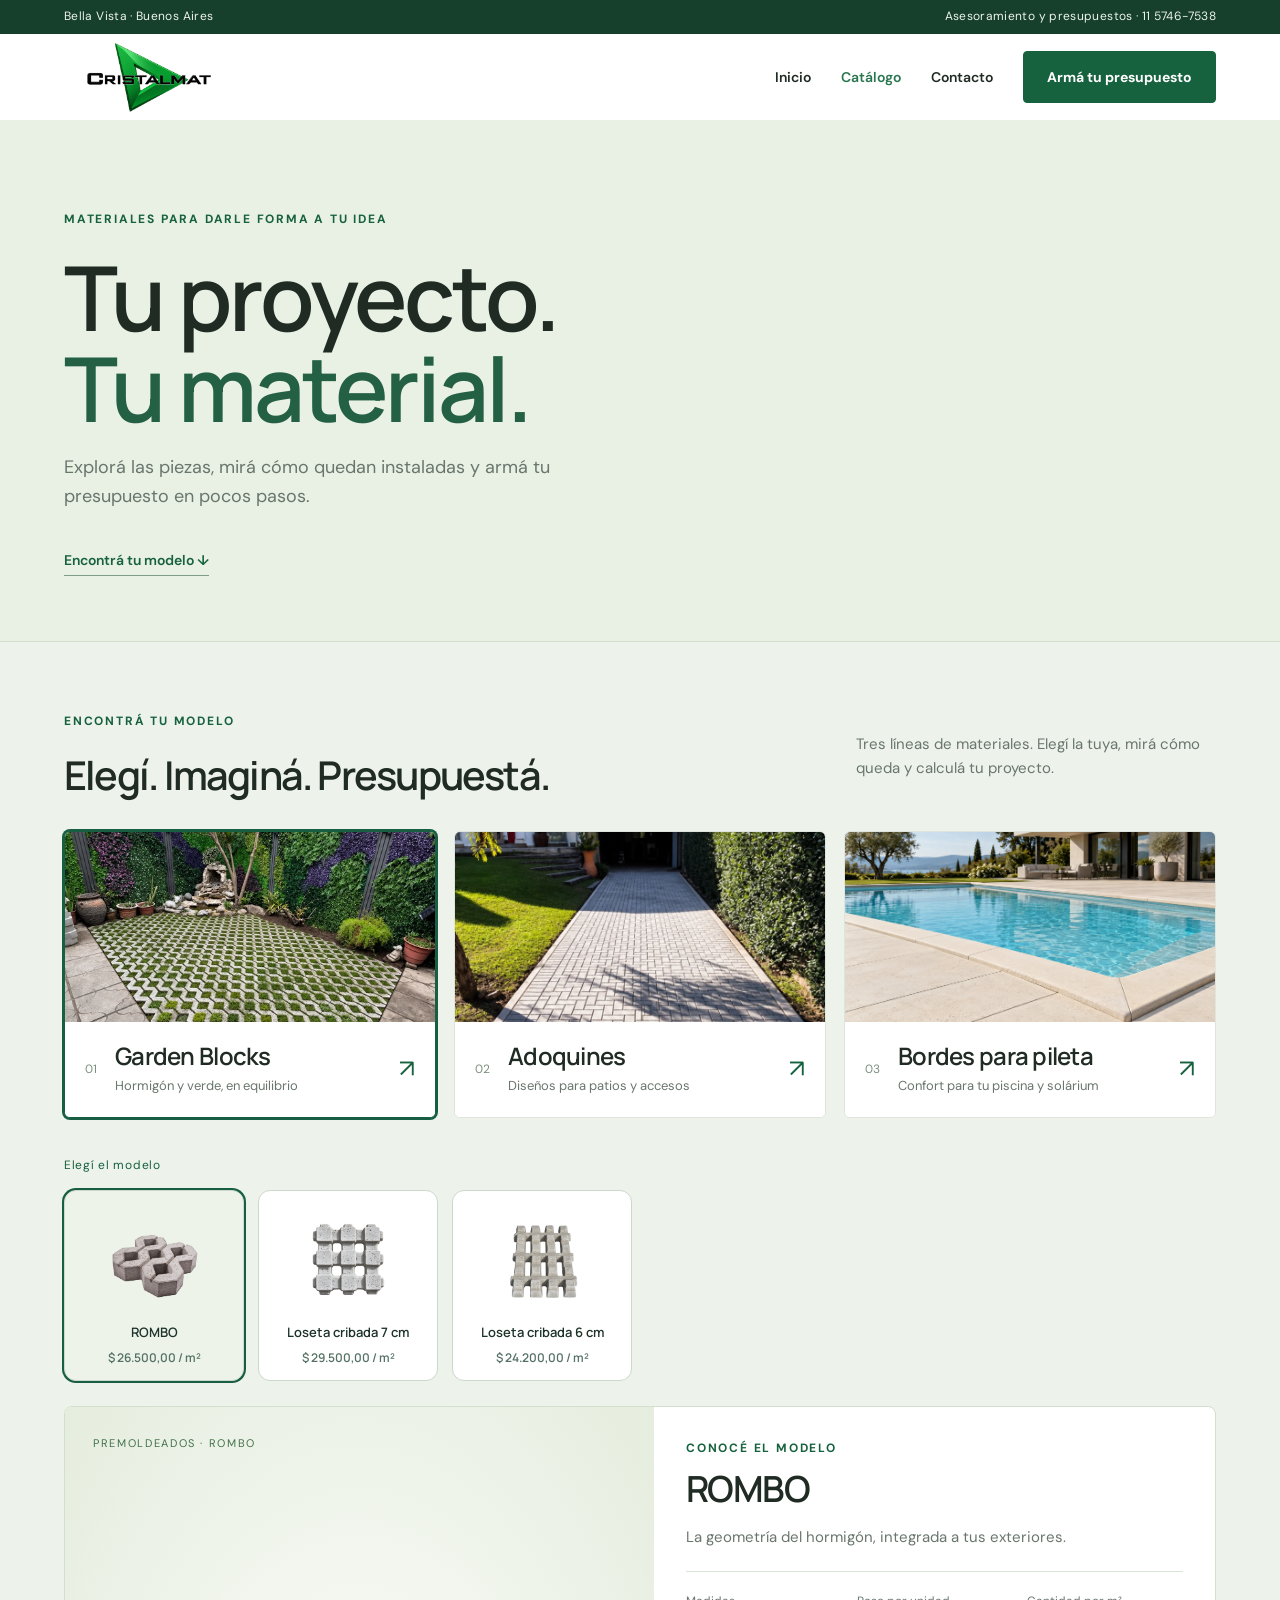
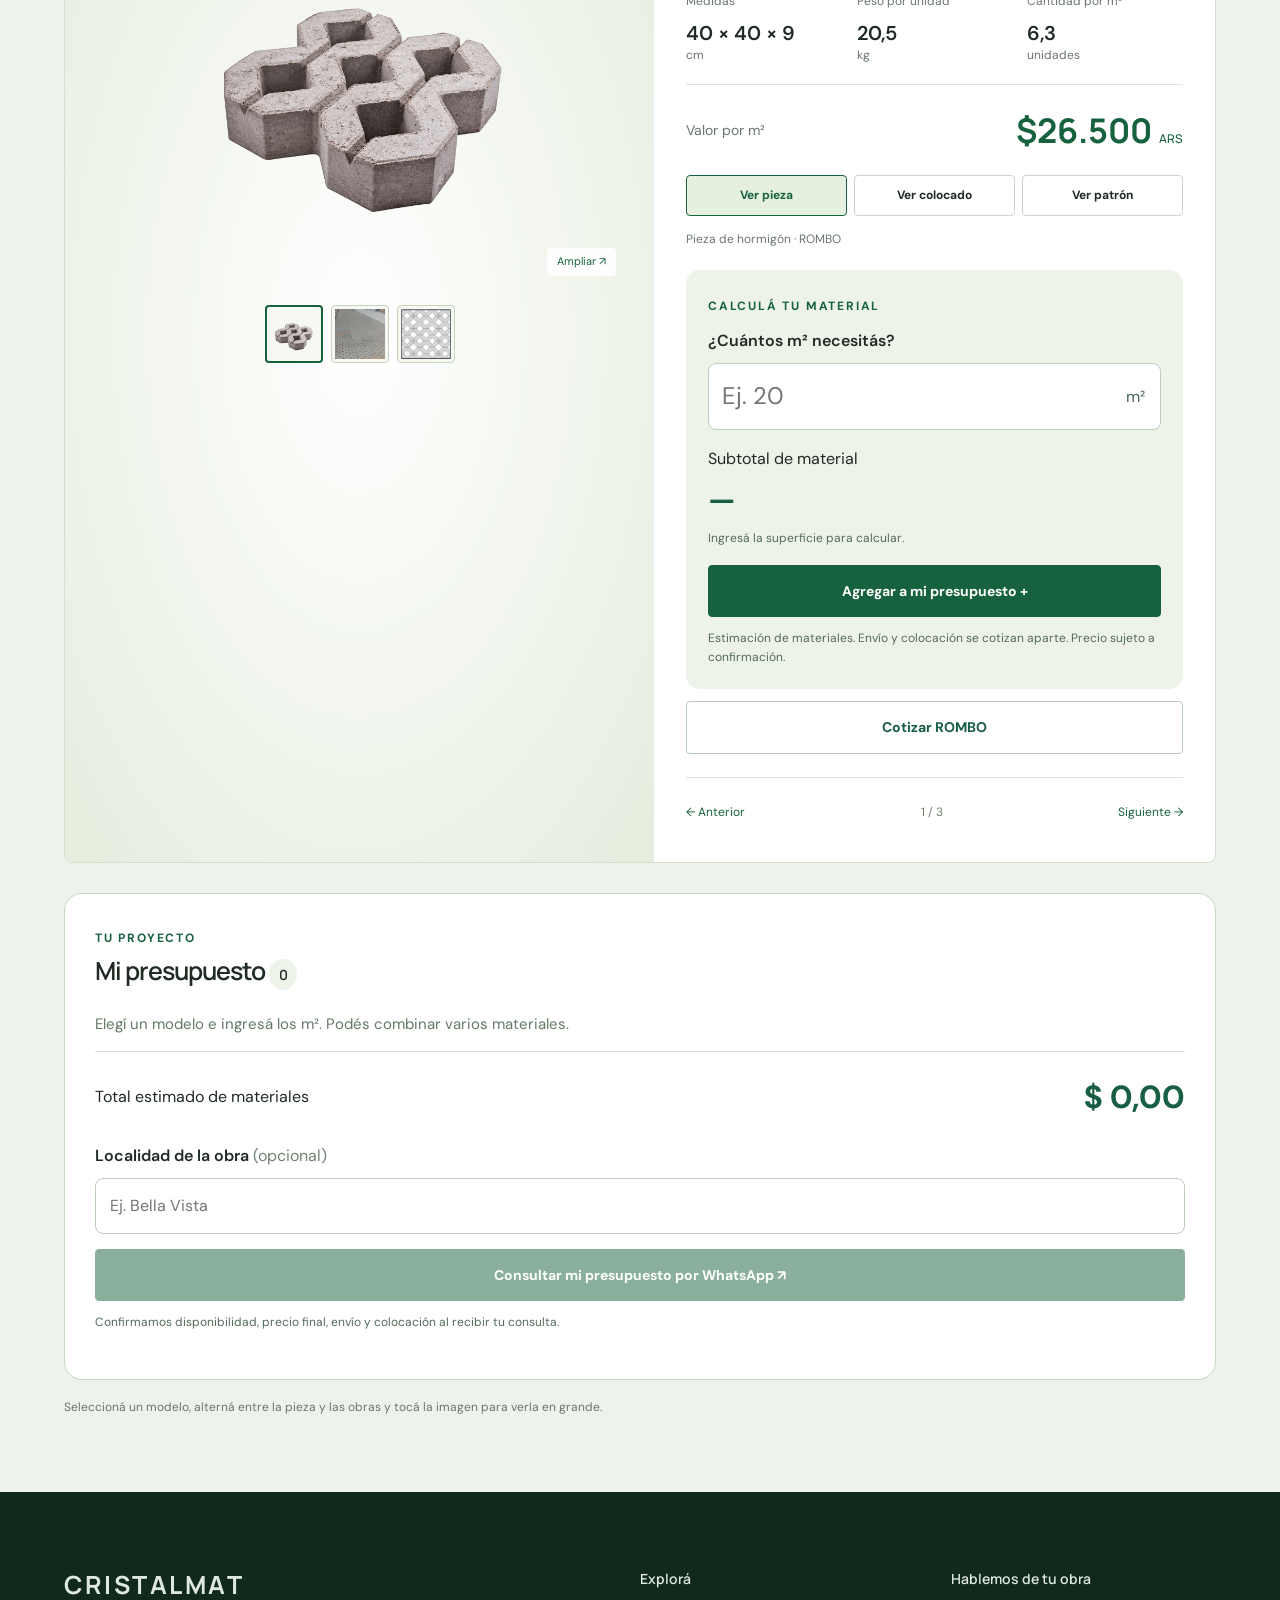
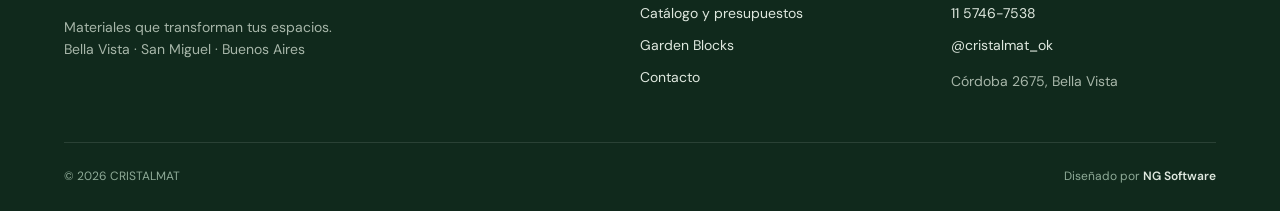
==== catalogo.html @ 33dbecff "Add files via upload" ====
<!DOCTYPE html><html lang="es-AR"><head><meta charset="UTF-8"><meta name="viewport" content="width=device-width, initial-scale=1"><title>Catálogo y presupuestador | CRISTALMAT</title><meta name="description" content="Explorá Garden Blocks, adoquines y bordes para pileta. Mirá modelos, obras y armá tu presupuesto de materiales."><meta name="theme-color" content="#174f39"><link rel="stylesheet" href="base.css"><link rel="stylesheet" href="design.css"><script src="app.js" defer></script></head><body class="cristalmat-design"><div class="topline"><div class="wrap"><span>Bella Vista · Buenos Aires</span><a href="https://wa.me/5491157467538">Asesoramiento y presupuestos · 11 5746-7538</a></div></div><header><a class="brand" href="index.html" aria-label="CRISTALMAT, inicio"><img src="assets/logo.png" alt="CRISTALMAT"></a><button class="menu-toggle" aria-expanded="false" aria-controls="menu">Menú</button><nav id="menu" aria-label="Principal"><a href="index.html">Inicio</a><a href="catalogo.html">Catálogo</a><a href="contacto.html">Contacto</a><a class="btn" href="catalogo.html#productos">Armá tu presupuesto</a></nav></header><main><section class="page-top catalog-top"><div class="wrap"><span class="eyebrow">MATERIALES PARA DARLE FORMA A TU IDEA</span><h1>Tu proyecto.<br><span>Tu material.</span></h1><p>Explorá las piezas, mirá cómo quedan instaladas y armá tu presupuesto en pocos pasos.</p><a class="text-link" href="#productos">Encontrá tu modelo ↓</a></div></section><section class="section catalog modelador" id="productos"><div class="wrap"><div class="heading-row"><div><div class="eyebrow">ENCONTRÁ TU MODELO</div><h2>Elegí. Imaginá. Presupuestá.</h2></div><p>Tres líneas de materiales. Elegí la tuya, mirá cómo queda y calculá tu proyecto.</p></div><div class="family-grid category-picker" role="group" aria-label="Líneas de materiales"><button class="family-card" type="button" data-category="garden" aria-pressed="true"><div class="family-image"><img src="assets/hero-mobile.png" alt="Garden Blocks" loading="lazy"></div><div class="family-caption"><span class="family-index">01</span><div><h3>Garden Blocks</h3><p>Hormigón y verde, en equilibrio</p></div><span class="family-plus" aria-hidden="true">↗</span></div></button><button class="family-card" type="button" data-category="adoquines" aria-pressed="false"><div class="family-image"><img src="assets/trabajo-nuevo-acceso.png" alt="Adoquines" loading="lazy"></div><div class="family-caption"><span class="family-index">02</span><div><h3>Adoquines</h3><p>Diseños para patios y accesos</p></div><span class="family-plus" aria-hidden="true">↗</span></div></button><button class="family-card" type="button" data-category="piscinas" aria-pressed="false"><div class="family-image"><img src="assets/servicio-pileta.png" alt="Bordes para pileta · Imagen ilustrativa" loading="lazy"></div><div class="family-caption"><span class="family-index">03</span><div><h3>Bordes para pileta</h3><p>Confort para tu piscina y solárium</p></div><span class="family-plus" aria-hidden="true">↗</span></div></button></div><div class="model-picker"><label for="model-select">Elegí el modelo</label><select id="model-select"><option value="0">ROMBO</option><option value="1">Cribada 7 cm</option><option value="2">Cribada 6 cm</option><option value="3">Holanda 8 cm</option><option value="4">Holanda 6 cm</option></select><div class="model-buttons" role="group" aria-label="Modelos disponibles"></div></div><div class="pool-consult" hidden><div><span class="eyebrow">BORDES PARA PILETA Y SOLÁRIUM</span><h3>El detalle que completa tu piscina.</h3><p>Consultanos por modelos, medidas y terminaciones atérmicas para tu proyecto.</p><a class="btn" href="https://wa.me/5491157467538?text=Hola%20CRISTALMAT%2C%20quiero%20consultar%20por%20bordes%20para%20pileta%20y%20solarium." target="_blank" rel="noopener">Consultar modelos y precios</a><small>Los modelos y precios de esta línea se cotizan con asesoramiento personalizado.</small></div><img src="assets/servicio-pileta.png" alt="Piscina con bordes atérmicos · Imagen ilustrativa"></div><article class="rombo-feature" id="modelo-rombo"><div class="rombo-visual"><span class="rombo-badge" id="model-badge">GARDEN BLOCK · ROMBO</span><button type="button" class="model-main-image" aria-label="Ampliar imagen del modelo ROMBO" aria-haspopup="dialog"><img class="rombo-cutout" id="model-image" src="assets/rombo-producto.png" alt="Modelo ROMBO" loading="lazy"><span class="zoom-hint">Ampliar ↗</span></button><div class="model-thumbs" role="group" aria-label="Imágenes del modelo"></div></div><div class="rombo-info"><div class="eyebrow">CONOCÉ EL MODELO</div><h3 id="model-name">ROMBO</h3><p class="rombo-intro" id="model-description">La geometría del hormigón, integrada a tus exteriores.</p><dl class="rombo-specs"><div><dt>Medidas</dt><dd><span id="model-measures">40 × 40 × 9</span><small>cm</small></dd></div><div><dt>Peso por unidad</dt><dd><span id="model-weight">20,5</span><small>kg</small></dd></div><div><dt>Cantidad por m²</dt><dd><span id="model-quantity">6,3</span><small>unidades</small></dd></div></dl><p class="reinforcement" id="model-reinforcement" hidden>Refuerzo interior · Hierro de 4,2 mm</p><div class="rombo-price"><span>Valor por m²</span><strong><span id="model-price">$26.500</span> <small>ARS</small></strong></div><div class="rombo-views" role="group" aria-label="Vista del modelo"><button type="button" class="btn outline" data-model-view="piece" aria-pressed="true">Ver pieza</button><button type="button" class="btn outline" data-model-view="works" aria-pressed="false">Ver colocado</button><button type="button" class="btn outline" data-model-view="pattern" aria-pressed="false">Ver patrón</button></div><p class="model-view-caption" id="model-caption" aria-live="polite">Pieza de hormigón · ROMBO</p><form class="quote-calculator" id="quote-form"><span class="eyebrow">CALCULÁ TU MATERIAL</span><label for="quote-area">¿Cuántos m² necesitás?</label><div class="area-field"><input id="quote-area" type="number" min="0.01" max="100000" step="0.01" inputmode="decimal" placeholder="Ej. 20" required><span>m²</span></div><div class="quote-estimate" aria-live="polite"><span>Subtotal de material</span><strong id="quote-subtotal">—</strong><small id="quote-units">Ingresá la superficie para calcular.</small></div><button class="btn" type="submit">Agregar a mi presupuesto +</button><p class="quote-note">Estimación de materiales. Envío y colocación se cotizan aparte. Precio sujeto a confirmación.</p></form><a class="btn rombo-quote" id="model-quote" href="https://wa.me/5491157467538?text=Hola%2C%20quiero%20cotizar%20el%20modelo%20ROMBO." target="_blank" rel="noopener">Cotizar modelo ROMBO</a><div class="model-navigation"><button type="button" id="model-prev" aria-label="Modelo anterior">← Anterior</button><span id="model-counter">1 / 5</span><button type="button" id="model-next" aria-label="Modelo siguiente">Siguiente →</button></div></div></article><aside class="quote-summary" aria-label="Mi presupuesto"><div class="summary-heading"><div><span class="eyebrow">TU PROYECTO</span><h3>Mi presupuesto <span id="quote-count">0</span></h3></div><button type="button" class="text-link" id="quote-clear" hidden>Vaciar</button></div><div id="quote-items"><p class="quote-empty">Elegí un modelo e ingresá los m². Podés combinar varios materiales.</p></div><div class="summary-total"><span>Total estimado de materiales</span><strong id="quote-total">$0</strong></div><label for="quote-locality">Localidad de la obra <span>(opcional)</span></label><input id="quote-locality" type="text" maxlength="100" autocomplete="address-level2" placeholder="Ej. Bella Vista"><a class="btn quote-send" id="quote-send" aria-disabled="true">Consultar mi presupuesto por WhatsApp ↗</a><p class="quote-note">Confirmamos disponibilidad, precio final, envío y colocación al recibir tu consulta.</p><p id="quote-status" role="status"></p></aside><p class="model-guide">Seleccioná un modelo, alterná entre la pieza y las obras y tocá la imagen para verla en grande.</p></div></section></main><footer><div class="wrap"><div class="footer-grid"><div><a class="footer-brand" href="index.html">CRISTALMAT</a><p>Materiales que transforman tus espacios.<br>Bella Vista · San Miguel · Buenos Aires</p></div><div><h3>Explorá</h3><a href="catalogo.html">Catálogo y presupuestos</a><a href="catalogo.html#productos">Garden Blocks</a><a href="contacto.html">Contacto</a></div><div><h3>Hablemos de tu obra</h3><a href="https://wa.me/5491157467538">11 5746-7538</a><a href="https://www.instagram.com/cristalmat_ok/" target="_blank" rel="noopener">@cristalmat_ok</a><p>Córdoba 2675, Bella Vista</p></div></div><div class="copyright"><span>© 2026 CRISTALMAT</span><span>Diseñado por <strong>NG Software</strong></span></div></div></footer></body></html>
---- base.css ----
@import url('https://fonts.googleapis.com/css2?family=DM+Sans:wght@400;500;600;700&family=Manrope:wght@400;500;600;700;800&display=swap');
:root{--green:#174f39;--ink:#18241e;--muted:#647168;--paper:#f4f6f3}*{box-sizing:border-box}html{scroll-behavior:smooth}body{margin:0;color:var(--ink);background:white;font-family:'DM Sans',sans-serif;font-size:16px;line-height:1.6}a{color:inherit;text-decoration:none}button,input,select,textarea{font:inherit}img{max-width:100%;display:block}header{height:90px;display:flex;align-items:center;justify-content:space-between;padding:0 5%;background:white;position:relative;z-index:10;border-bottom:1px solid #e6eae5}.brand{width:160px}.brand img{height:65px;width:100%;object-fit:contain}nav{display:flex;gap:34px;align-items:center}nav a{font-size:14px;font-weight:600}nav a.active{color:#28764e}.btn{display:inline-flex;align-items:center;justify-content:center;padding:14px 24px;background:var(--green);color:white;font-size:14px;font-weight:600;border:1px solid var(--green);cursor:pointer;transition:.2s}.btn:hover{background:#2e7751}.btn.light{background:white;color:var(--ink);border-color:white}.btn.outline{background:transparent;border-color:#ccd4ce;color:var(--ink)}.hero{height:calc(100svh - 90px);min-height:650px;max-height:960px;position:relative;display:flex;align-items:center;justify-content:center;text-align:center;overflow:hidden;background:#25352d}.hero-bg{position:absolute;inset:0;background:url('assets/casa.png') center 57%/cover;transform:scale(1.04)}.hero:after{content:'';position:absolute;inset:0;background:linear-gradient(180deg,#0b20182b,#0b201880)}.hero-inner{z-index:1;position:relative;color:white;width:90%;max-width:900px}.eyebrow{font-size:12px;letter-spacing:.18em;text-transform:uppercase;font-weight:700;margin-bottom:20px}.hero-logo{width:440px;max-width:75%;margin:0 auto 28px;filter:drop-shadow(0 4px 16px #ffffffb0);background:#ffffffdf;padding:20px 28px;border-radius:2px}.hero h1{font-family:Manrope,sans-serif;font-size:clamp(38px,4.6vw,68px);font-weight:500;letter-spacing:-.045em;line-height:1.12;margin:0 0 22px}.hero p{font-size:18px;max-width:600px;margin:0 auto 30px;color:#e6eee7}.actions{display:flex;gap:12px;justify-content:center;flex-wrap:wrap}.hero-foot{position:absolute;bottom:28px;left:5%;right:5%;display:flex;justify-content:space-between;color:white;z-index:2;font-size:12px;letter-spacing:.12em;text-transform:uppercase}.wrap{width:90%;max-width:1320px;margin:auto}.section{padding:110px 0}.split{display:grid;grid-template-columns:1fr 1fr;gap:80px;align-items:center}h2,h3{font-family:Manrope,sans-serif;line-height:1.2;letter-spacing:-.04em}h2{font-size:clamp(32px,3.5vw,52px);font-weight:500;margin:0 0 24px}h3{font-size:24px;font-weight:600}p{color:var(--muted)}.section .eyebrow{color:var(--green)}.intro-photo{height:530px;object-fit:cover;width:100%}.line-list{margin:34px 0}.line-list div{padding:15px 0;border-top:1px solid #dce3dd;display:flex;gap:22px}.line-list span{color:#338355;font-size:13px}.line-list strong{font-weight:500}.heading-row{display:flex;justify-content:space-between;gap:30px;align-items:end;margin-bottom:50px}.heading-row h2{margin:0}.heading-row p{max-width:370px;margin:0}.catalog{background:var(--paper)}.product-grid{display:grid;grid-template-columns:repeat(4,1fr);gap:20px}.product{background:#fff;padding:22px}.product-image{height:240px;display:flex;align-items:center;justify-content:center;background:#f0f3ee}.product-image img{width:100%;height:100%;object-fit:contain;padding:15px}.product .num{font-size:12px;color:#78877b;margin-top:25px;letter-spacing:.12em}.product h3{font-size:20px;margin:8px 0}.product p{font-size:14px;margin:0 0 18px}.text-link{font-size:14px;border-bottom:1px solid #819b89;padding-bottom:4px;color:var(--green)}.note{font-size:13px;margin-top:24px}.parallax{height:590px;display:flex;align-items:center;background:linear-gradient(#09241c6b,#09241c80),url('assets/jardin.png') center 55%/cover fixed;color:white}.parallax h2{font-size:clamp(40px,5vw,72px);max-width:800px}.parallax p{color:#e3ece4;max-width:520px;font-size:18px}.gallery{display:grid;grid-template-columns:1.25fr 1fr;gap:24px}.gallery figure{margin:0}.gallery img{width:100%;height:500px;object-fit:cover}.gallery figcaption{padding-top:18px;font-size:14px;display:flex;justify-content:space-between}.gallery figcaption span{color:var(--muted)}.cta{padding:75px 0;background:var(--green);color:white}.cta .wrap{display:flex;justify-content:space-between;align-items:center;gap:30px}.cta h2{max-width:650px;margin:0;font-size:40px}footer{background:#10241b;color:#dfe8df;padding:65px 0 25px}.footer-grid{display:grid;grid-template-columns:2fr 1fr 1fr;gap:60px}.footer-brand{font:700 27px Manrope;letter-spacing:.1em}footer p{color:#a7b6a9;font-size:14px}footer h3{font-size:14px;letter-spacing:0}footer a{display:block;font-size:14px;margin:10px 0}.copyright{border-top:1px solid #ffffff1c;padding-top:24px;margin-top:45px;font-size:12px;color:#8eaa97;display:flex;justify-content:space-between}.page-top{background:var(--paper);padding:80px 0}.page-top h1{font-family:Manrope;font-size:clamp(42px,6vw,78px);line-height:1.1;letter-spacing:-.05em;font-weight:500;margin:20px 0}.page-top p{max-width:650px;font-size:18px}.service{display:grid;grid-template-columns:80px 1fr 1fr;gap:35px;padding:50px 0;border-bottom:1px solid #dce3dd}.service-number{color:#397c51}.service h2{font-size:32px}.service p{margin-top:0}.chips{display:flex;gap:8px;flex-wrap:wrap}.chips span{border:1px solid #dbe4dc;padding:6px 12px;font-size:13px}.contact-grid{display:grid;grid-template-columns:1fr 1.1fr;gap:80px}.contact-item{border-top:1px solid #dce3dd;padding:25px 0}.contact-item small{color:var(--muted);display:block;margin-bottom:8px}.contact-item a{font-size:22px}.form{background:var(--paper);padding:40px}.form h2{font-size:30px}.form label{display:block;font-size:14px;margin:16px 0 6px}.form input,.form select,.form textarea{background:white;width:100%;padding:12px;border:1px solid #cdd8ce;border-radius:0;color:var(--ink)}.form textarea{min-height:120px;resize:vertical}.form .btn{margin-top:22px}.form p{font-size:13px}.faq{margin-top:60px}details{border-top:1px solid #dce3dd;padding:20px 0}summary{cursor:pointer;font-weight:500}.menu-toggle{display:none}a:focus-visible,button:focus-visible,summary:focus-visible{outline:3px solid #64bc79;outline-offset:5px}@media(max-width:850px){header{height:76px}.brand{width:130px}.menu-toggle{display:block;background:none;border:1px solid #ccd6ce;padding:8px 12px}nav{display:none;position:absolute;top:76px;left:0;right:0;background:white;padding:24px;flex-direction:column;align-items:stretch;gap:20px}nav.open{display:flex}.hero{min-height:660px;height:calc(100svh - 76px)}.hero-bg{background-position:47% center}.hero-logo{width:340px}.hero-foot{font-size:10px}.section{padding:70px 0}.split,.contact-grid{grid-template-columns:1fr;gap:35px}.intro-photo{height:430px}.heading-row{align-items:start;flex-direction:column;gap:20px}.product-grid{grid-template-columns:1fr 1fr}.parallax{height:500px;background-attachment:scroll}.gallery img{height:350px}.cta .wrap{flex-direction:column;align-items:start}.footer-grid{grid-template-columns:1fr 1fr;gap:30px}.footer-grid>div:first-child{grid-column:1/-1}.service{grid-template-columns:35px 1fr;gap:15px}.service>div:last-child{grid-column:2}.page-top{padding:60px 0}}@media(max-width:480px){.product-grid,.gallery{grid-template-columns:1fr}.product-image{height:280px}.hero h1{font-size:38px}.hero p{font-size:16px}.hero-foot span:last-child{display:none}.gallery img{height:410px}.form{padding:24px}.copyright{gap:15px;flex-direction:column}}@media(prefers-reduced-motion:reduce){html{scroll-behavior:auto}.parallax{background-attachment:scroll}*{transition:none!important}}
/* Logo sin placa, galería continua y apariciones al recorrer las páginas. */
.hero-logo{background:transparent;padding:0;border-radius:0;filter:drop-shadow(0 3px 8px #ffffff66);width:490px}
.carousel-shell{width:100%;position:relative}.carousel{overflow:hidden;mask-image:linear-gradient(to right,transparent,#000 7%,#000 93%,transparent);-webkit-mask-image:linear-gradient(to right,transparent,#000 7%,#000 93%,transparent)}.carousel-track{display:flex;width:max-content;animation:gallery-flow 120s linear infinite}.carousel-group{display:flex;gap:22px;padding-right:22px}.carousel figure{margin:0;width:340px;height:430px;flex-shrink:0;overflow:hidden}.carousel img{width:100%;height:100%;object-fit:cover}.carousel-toggle{display:block;margin:25px auto 0;background:transparent;border:1px solid #cdd8ce;padding:9px 17px;font-size:14px;color:var(--green);cursor:pointer}.carousel:hover .carousel-track,.carousel-shell:focus-within .carousel-track,.carousel-shell.paused .carousel-track{animation-play-state:paused}@keyframes gallery-flow{to{transform:translateX(-50%)}}
.service{grid-template-columns:45px minmax(0,.9fr) minmax(0,1.1fr) minmax(0,1fr);gap:28px;align-items:center}.service-photo{margin:0}.service-photo img{width:100%;height:280px;object-fit:cover}.service-photo figcaption{font-size:12px;color:var(--muted);margin-top:7px}.reveal{opacity:0;transform:translateY(30px);transition:opacity .85s ease var(--reveal-delay,0ms),transform .85s cubic-bezier(.2,.65,.3,1) var(--reveal-delay,0ms)}.reveal.is-visible{opacity:1;transform:none}.copyright strong{font-weight:600;color:#dfe8df}
@media(max-width:1000px){.service{grid-template-columns:35px 1fr 1fr}.service-photo{grid-column:2 / -1}.service-photo img{height:350px}.service>div:last-of-type{grid-column:3}}@media(max-width:650px){.service{grid-template-columns:30px 1fr;gap:16px}.service>div:last-of-type,.service-photo{grid-column:2}.service-photo img{height:290px}.carousel figure{width:260px;height:350px}.carousel-group{gap:16px;padding-right:16px}.hero-logo{width:390px}.carousel{mask-image:linear-gradient(to right,transparent,#000 9%,#000 91%,transparent)}}
@media(prefers-reduced-motion:reduce){.reveal{opacity:1;transform:none;transition:none}.carousel-track{animation:none}.carousel{overflow-x:auto;mask-image:none;-webkit-mask-image:none}.carousel-group[aria-hidden]{display:none}.carousel-toggle{display:none}}
.photo-trigger{display:block;width:100%;height:100%;padding:0;margin:0;border:0;background:transparent;cursor:zoom-in;color:inherit}.split>.photo-trigger{height:auto}.product-image>.photo-trigger{height:100%}.service-photo .photo-trigger{height:auto}.modal-open{overflow:hidden}.photo-modal{width:94vw;max-width:1300px;height:94svh;max-height:1100px;border:0;padding:60px 24px 24px;background:#102019f5;color:white;overflow:hidden}.photo-modal::backdrop{background:#07110de6;backdrop-filter:blur(7px)}.photo-modal img{width:100%;height:calc(100% - 45px);object-fit:contain}.photo-caption{margin:12px 0 0;text-align:center;font-size:14px;color:#d4e0d5}.photo-close{position:absolute;right:20px;top:15px;background:#fff;color:#173924;border:0;padding:8px 17px;cursor:pointer;font-size:14px}.carousel-shell.modal-paused .carousel-track{animation-play-state:paused}
/* Home más directo, portada fotográfica y presentación con tipografía cinética. */
.hero{min-height:570px;height:78svh;max-height:800px}.hero-picture{position:absolute;inset:0}.hero-picture img{width:100%;height:100%;object-fit:cover;object-position:center}.hero:after{background:linear-gradient(180deg,#09201935,#09201990)}.hero-logo{width:340px;margin-bottom:20px}.hero h1{font-size:clamp(36px,4.3vw,62px)}.hero h1 span{color:#b7e9c2}.hero p{font-size:17px;margin-bottom:24px}.section{padding:78px 0}.solutions{background:white}.solutions-heading{position:relative;padding-bottom:32px}.kinetic-title{font-size:clamp(29px,4.3vw,60px);line-height:1.13;margin:0;font-weight:700;max-width:1100px}.kinetic-title span{display:block}.accent-words{color:var(--green);background:linear-gradient(100deg,#174f39 20%,#4ca66f 50%,#174f39 80%);background-size:200% auto;background-clip:text;-webkit-background-clip:text;-webkit-text-fill-color:transparent;animation:word-sheen 7s ease-in-out infinite}.solutions-body{display:grid;grid-template-columns:1fr 1fr;gap:50px;border-top:1px solid #dbe4dc;padding-top:24px}.solutions-body p{margin:0;font-size:17px;max-width:570px}.solutions-bottom{margin-top:30px;display:flex;gap:25px;justify-content:space-between;align-items:center}.quality-line{display:flex;flex-wrap:wrap;gap:12px 24px;font-size:14px}.quality-line span{padding-left:13px;border-left:2px solid #549566}.delivery-tag{background:#eaf3ec;padding:12px 18px;font-size:14px;white-space:nowrap;color:var(--green)}.delivery-tag span{font-size:22px;margin-right:8px}.heading-row{margin-bottom:32px}.product-image{height:200px}.product .num{margin-top:17px}.parallax{height:360px}.parallax h2{font-size:clamp(34px,4vw,54px);margin-bottom:16px}.parallax p{font-size:16px;margin-bottom:22px}.carousel figure{height:340px;width:300px}.page-top{padding:60px 0}.service{padding:35px 0}.cta{padding:55px 0}.cta h2{font-size:34px}@keyframes word-sheen{0%,100%{background-position:0% center}50%{background-position:100% center}}@media(max-width:650px){.hero{height:82svh;min-height:580px;max-height:800px}.hero-picture img{object-position:center 55%}.hero:after{background:linear-gradient(#07261960,#072619a8)}.hero-logo{width:290px;max-width:82%}.hero h1{font-size:39px}.section{padding:55px 0}.solutions-body{grid-template-columns:1fr;gap:18px}.solutions-bottom{align-items:flex-start;flex-direction:column}.quality-line{flex-direction:column;gap:13px}.kinetic-title{font-size:30px}.product-grid{grid-template-columns:1fr 1fr;gap:12px}.product{padding:14px}.product-image{height:155px}.product h3{font-size:18px}.product p{font-size:14px}.product-image img{padding:5px}.parallax{height:360px}.carousel figure{height:310px;width:250px}}
@media(prefers-reduced-motion:reduce){.accent-words{animation:none}}
---- design.css ----
:root{--green:#17623e;--ink:#202b24;--paper:#f0f3ee;--muted:#69766d}.topline{background:#163f2c;color:#edf4eb;font-size:12px;letter-spacing:.03em}.topline .wrap{display:flex;align-items:center;justify-content:space-between;min-height:34px}.topline a{font-size:12px}.cristalmat-design header{height:86px;padding:0 5%;border:0}.brand{width:170px}.brand img{height:69px}nav{gap:30px}.btn{border-radius:4px;font-weight:700;padding:14px 23px;box-shadow:none}.btn:hover{transform:translateY(-2px);background:#23774c}.btn.light:hover{background:#eaf2e9}.text-link{font-weight:600}.cristalmat-design .hero{height:660px;min-height:580px;max-height:760px;margin:0 22px;border-radius:8px;align-items:center;padding-bottom:125px}.hero-picture{overflow:hidden;border-radius:8px}.hero-picture img{object-position:center 52%}.hero:after{background:linear-gradient(180deg,#10301b15 0%,#12322065 42%,#0b241dad 100%);border-radius:8px}.hero-inner{max-width:820px;padding-top:10px}.hero-inner .eyebrow{letter-spacing:.2em;font-size:12px}.hero-logo{width:330px;max-width:80%;margin:18px auto 18px;filter:drop-shadow(0 3px 6px #ffffff70)}.hero h1{font-size:clamp(44px,5.4vw,72px);font-weight:600;line-height:1.04;letter-spacing:-.055em;margin-bottom:0;text-shadow:0 3px 20px #102e2266}.hero h1 span{color:white}.hero-bottom{position:absolute;bottom:0;left:0;right:0;z-index:2;display:flex;justify-content:space-between;align-items:center;gap:30px;padding:27px 4%;background:#102b209e;backdrop-filter:blur(14px);border-top:1px solid #ffffff28;border-radius:0 0 8px 8px}.hero-label{font-size:11px;letter-spacing:.15em;color:#c4e8c8}.hero-bottom p{color:white;margin:5px 0 0;font-size:17px;line-height:1.45}.hero-bottom .actions{justify-content:flex-end}.section{padding:75px 0}h2{font-weight:600;font-size:clamp(30px,3.1vw,44px);letter-spacing:-.045em}.eyebrow{letter-spacing:.15em;font-size:12px}.solutions{padding:65px 0 45px}.solutions .wrap{display:grid;grid-template-columns:1.1fr 1fr;gap:25px 70px}.solutions-heading{padding:0}.kinetic-title{font-size:clamp(29px,3.1vw,44px);line-height:1.15;font-weight:600}.kinetic-title span{display:block}.solutions-body{display:block;border:0;padding-top:33px}.solutions-body p{font-size:16px;margin:0 0 13px;line-height:1.65}.solutions-bottom{grid-column:1/-1;margin-top:0;padding-top:25px;border-top:1px solid #dce4dc}.quality-line{font-size:14px;gap:15px 28px}.quality-line span{padding-left:13px;border-left:2px solid #5b9365}.delivery-tag{background:none;border:1px solid #bfd0c0;border-radius:40px;font-size:13px;padding:9px 16px}.families{padding-top:35px}.heading-row{margin-bottom:32px;align-items:center}.heading-row p{font-size:15px;max-width:360px}.family-grid{display:grid;grid-template-columns:repeat(3,1fr);gap:24px}.family-card{display:block;border:1px solid #dfe5dc;border-radius:6px;overflow:hidden;transition:box-shadow .3s,transform .3s}.family-card:hover{transform:translateY(-5px);box-shadow:0 16px 30px #16372213}.family-image{height:270px;overflow:hidden}.family-image img{width:100%;height:100%;object-fit:cover;transition:transform .7s ease}.family-card:hover img{transform:scale(1.04)}.family-caption{display:flex;align-items:center;gap:18px;padding:23px 18px;background:white}.family-index{color:#7b907d;font-size:12px}.family-caption h3{font-size:21px;margin:0 0 5px;letter-spacing:-.03em}.family-caption p{font-size:13px;margin:0}.family-plus{font-size:27px;margin-left:auto;color:var(--green);font-weight:400}.catalog{background:#edf2eb}.product-grid{gap:18px}.product{background:white;padding:19px;border:1px solid #dbe3d7;border-radius:6px;transition:transform .3s,box-shadow .3s}.product:hover{transform:translateY(-5px);box-shadow:0 15px 30px #264c2510}.product-image{background:radial-gradient(ellipse at center,#f6f8f3,#e8eee3);height:230px;border-radius:4px;overflow:hidden}.product-image img{padding:14px;transition:transform .6s ease}.product:hover .product-image img{transform:scale(1.06)}.product .num{margin-top:21px;font-size:11px;color:#83917e}.product h3{font-size:22px;margin:8px 0}.product p{font-size:14px;line-height:1.55;min-height:44px}.note{font-size:12px;max-width:850px}.parallax{height:395px;background-position:center 65%}.parallax .wrap{padding-left:6%;border-left:3px solid #aed5a9}.parallax h2{font-size:clamp(35px,4vw,54px);font-weight:500}.parallax p{font-size:16px;max-width:520px}.carousel figure{width:310px;height:350px;border-radius:6px}.carousel-toggle{border-radius:30px;font-size:13px;padding:8px 20px}.project-steps{background:#f4f6f2;padding-top:55px;padding-bottom:65px}.steps-grid{display:grid;grid-template-columns:repeat(3,1fr);gap:45px}.steps-grid article{border-top:1px solid #c8d6c6;padding-top:23px}.steps-grid article>span{font:600 36px Manrope;color:#98b294;letter-spacing:-.06em}.steps-grid h3{font-size:22px;margin:13px 0 12px}.steps-grid p{font-size:15px;line-height:1.65;margin:0;max-width:320px}.cta{background:#184e33;padding:60px 0}.cta h2{font-size:clamp(30px,3vw,43px);font-weight:500}.page-top{background:#edf2eb;padding:65px 0 60px;position:relative;border-bottom:1px solid #d5dfd1}.page-top .eyebrow{color:var(--green)}.page-top h1{font-size:clamp(42px,5.7vw,72px);font-weight:600;max-width:1000px;line-height:1.05}.page-top p{font-size:17px;max-width:580px}.service{grid-template-columns:40px minmax(0,.9fr) minmax(0,1.1fr) minmax(0,1fr);padding:37px 0;gap:30px;scroll-margin-top:30px}.service-number{font:600 24px Manrope;color:#73966d}.service h2{font-size:28px}.service p{font-size:15px;line-height:1.65}.service-photo img{height:250px;border-radius:6px}.chips span{border-radius:25px;font-size:12px;padding:5px 10px;background:#f1f5ef}.form{border-radius:8px;border:1px solid #dfe6db;background:#f0f4ed}.form input,.form select,.form textarea{border-radius:4px}.contact-grid{gap:70px}.contact-item a{font-size:23px}.footer-grid{gap:45px}.footer-brand{font-size:25px}.copyright{margin-top:35px}footer{background:#10291c}.hero-inner{animation:hero-arrive 1.2s ease both}@keyframes hero-arrive{from{opacity:0;transform:translateY(16px)}to{opacity:1;transform:none}}
@media(max-width:1000px){.hero-bottom{gap:15px}.hero-bottom .btn{font-size:13px;padding:12px 18px}.family-image{height:220px}.family-caption{gap:10px;padding:18px 14px}.family-caption h3{font-size:18px}.solutions .wrap{gap:20px 35px}.service{grid-template-columns:30px 1fr 1.2fr}.service-photo{grid-column:2/-1}.service-photo img{height:340px}.service>div:last-of-type{grid-column:3}.quality-line{gap:12px 15px}}
@media(max-width:850px){.cristalmat-design header{height:76px}nav{top:76px}.topline .wrap{min-height:30px}.topline span{font-size:11px}.topline a{font-size:11px}.hero-bottom{padding:22px 4%}.hero-bottom p{font-size:15px}.hero-bottom .actions{gap:8px}.hero-bottom .btn{padding:11px 15px}.family-grid{gap:15px}.family-caption p{font-size:12px}.family-index{display:none}.steps-grid{gap:25px}.solutions-bottom{align-items:start;gap:18px}.quality-line{max-width:450px}.product-grid{grid-template-columns:repeat(2,1fr)}.product-image{height:230px}.heading-row{align-items:flex-start}.hero-logo{width:300px}.hero-inner .eyebrow{font-size:11px}}
@media(max-width:650px){.topline .wrap{justify-content:center}.topline span{display:none}.cristalmat-design header{padding:0 5%}.brand{width:145px}.cristalmat-design .hero{margin:0 10px;min-height:640px;height:85svh;max-height:780px;padding-bottom:190px;border-radius:6px}.hero-picture,.hero:after{border-radius:6px}.hero-picture img{object-position:center 50%}.hero-logo{width:260px;max-width:85%;margin:15px auto 24px}.hero h1{font-size:45px}.hero-inner{width:92%;padding:0}.hero-inner .eyebrow{font-size:10px;letter-spacing:.13em}.hero-bottom{padding:19px 22px;flex-direction:column;align-items:start;gap:14px}.hero-bottom p{font-size:16px}.hero-bottom .actions{justify-content:start;gap:8px;flex-wrap:nowrap;width:100%}.hero-bottom .btn{flex:1;font-size:12px;padding:12px 10px}.hero-label{font-size:10px}.section{padding:52px 0}.solutions{padding-bottom:32px}.solutions .wrap{grid-template-columns:1fr;gap:20px}.solutions-body{padding-top:0}.solutions-body p{font-size:15px}.kinetic-title{font-size:32px}.solutions-bottom{grid-column:auto;flex-direction:column;padding-top:20px}.quality-line{gap:11px;font-size:13px}.delivery-tag{font-size:12px}.families{padding-top:20px}.family-grid{grid-template-columns:1fr;gap:17px}.family-card{display:grid;grid-template-columns:44% 1fr;min-height:160px}.family-image{height:100%;min-height:160px}.family-caption{align-items:center;padding:16px;gap:8px}.family-caption h3{font-size:20px}.family-caption p{font-size:13px}.family-plus{font-size:24px}.heading-row{gap:18px}.heading-row h2{font-size:33px}.product-grid{gap:12px}.product{padding:13px}.product-image{height:155px}.product-image img{padding:4px}.product h3{font-size:20px}.product p{font-size:13px;min-height:60px}.product .text-link{font-size:13px}.product .num{font-size:10px}.note{font-size:12px}.parallax{height:350px}.parallax .wrap{padding-left:6%}.parallax h2{font-size:38px}.parallax p{font-size:15px}.carousel figure{height:320px;width:250px}.steps-grid{grid-template-columns:1fr;gap:25px}.steps-grid article{display:grid;grid-template-columns:50px 1fr;gap:7px 15px;padding-top:18px}.steps-grid article>span{grid-row:1/3;font-size:33px}.steps-grid h3{font-size:22px;margin:0}.steps-grid p{max-width:none;font-size:14px}.project-steps .heading-row .btn{margin-top:0}.cta h2{font-size:34px}.service{grid-template-columns:25px 1fr;gap:16px}.service>div:last-of-type,.service-photo{grid-column:2}.service h2{font-size:26px}.service-photo img{height:260px}.service-number{font-size:20px}.page-top{padding:48px 0}.page-top h1{font-size:46px}.contact-grid{gap:35px}.form{padding:26px}.footer-grid{gap:25px}.copyright{font-size:12px}.hero-inner{animation-duration:.8s}}
@media(prefers-reduced-motion:reduce){.hero-inner{animation:none}.family-card,.family-image img,.product,.product-image img,.btn{transition:none}.btn:hover,.product:hover,.family-card:hover{transform:none}}
.rombo-feature{display:grid;grid-template-columns:1.05fr 1fr;border:1px solid #d3dfce;background:white;border-radius:8px;overflow:hidden;margin-bottom:35px}.rombo-visual{position:relative;display:flex;align-items:center;justify-content:center;background:radial-gradient(ellipse at center,#fff,#e5edde);min-height:490px;padding:65px 35px 35px}.rombo-badge{position:absolute;top:28px;left:28px;font-size:11px;letter-spacing:.15em;color:#42714b}.rombo-cutout{width:100%;max-height:400px;object-fit:contain}.rombo-info{padding:40px}.rombo-info .eyebrow{margin-bottom:9px}.rombo-info h3{font-size:48px;letter-spacing:-.045em;margin:0}.rombo-intro{font-size:15px;margin:12px 0 22px}.rombo-specs{margin:0;display:grid;grid-template-columns:repeat(3,1fr);gap:15px;border-top:1px solid #dce4d8;border-bottom:1px solid #dce4d8;padding:20px 0}.rombo-specs dt{font-size:12px;color:var(--muted);margin-bottom:8px}.rombo-specs dd{margin:0;font-size:20px;font-weight:600;line-height:1.4}.rombo-specs small{display:block;font-size:12px;font-weight:400;color:var(--muted)}.rombo-price{display:flex;align-items:center;justify-content:space-between;gap:18px;padding:22px 0}.rombo-price>span{font-size:14px;color:var(--muted)}.rombo-price strong{font:700 34px Manrope;color:var(--green)}.rombo-price small{font-size:12px;font-weight:500}.rombo-views{display:flex;gap:10px;margin-bottom:12px}.rombo-views .btn{flex:1;font-size:13px;padding:11px 15px}.rombo-quote{width:100%}@media(max-width:850px){.rombo-feature{grid-template-columns:1fr}.rombo-visual{min-height:340px;padding:55px 30px 20px}.rombo-cutout{max-height:300px}.rombo-info{padding:30px}}@media(max-width:480px){.rombo-info{padding:24px}.rombo-info h3{font-size:40px}.rombo-specs{gap:10px}.rombo-specs dd{font-size:17px}.rombo-price strong{font-size:29px}.rombo-visual{min-height:290px}.rombo-specs dt{font-size:12px}}

.materials{background:#f8f9f5}.materials-grid{display:grid;grid-template-columns:repeat(2,minmax(0,1fr));gap:28px}.material-card{border:1px solid #d9e1d5;border-radius:8px;background:white;overflow:hidden;scroll-margin-top:100px}.material-visual{position:relative;height:300px;display:flex;justify-content:center;align-items:center;background:radial-gradient(ellipse at center,#fff,#e5edde)}.material-tag{position:absolute;top:23px;left:25px;border:1px solid #bbceb3;border-radius:30px;padding:7px 13px;font-size:12px;color:var(--green);pointer-events:none;z-index:1}.material-cutout{border:0;background:none;width:100%;height:100%;padding:25px 45px;cursor:zoom-in}.material-cutout img{width:100%;height:100%;object-fit:contain;transition:transform .5s}.material-cutout:hover img{transform:scale(1.04)}.material-info{padding:28px 30px}.material-info .eyebrow{font-size:10px}.material-info h3{font-size:29px;letter-spacing:-.035em;margin:9px 0 22px;line-height:1.15}.material-info h3 span{font-weight:400;color:#6e806b;white-space:nowrap}.material-specs{display:grid;grid-template-columns:1.5fr 1fr 1fr;gap:14px;padding:20px 0;margin:0;border-block:1px solid #e0e7dc}.material-specs dt{font-size:11px;color:var(--muted);margin-bottom:9px}.material-specs dd{font-size:18px;font-weight:600;margin:0}.material-specs small{font-weight:400;font-size:11px;display:block;margin-top:4px;color:var(--muted)}.reinforcement{font-size:12px;color:var(--green);margin:14px 0 0}.material-price{display:flex;align-items:baseline;gap:10px;margin:22px 0}.material-price strong{font:700 33px Manrope;color:var(--green);letter-spacing:-.04em}.material-price span{font-size:12px;color:var(--muted)}.material-views{display:flex;gap:10px}.material-views button{flex:1;padding:12px 9px;font-size:12px}.material-quote{display:inline-block;margin-top:20px;font-size:13px}.material-cutout:focus-visible{outline:3px solid var(--green);outline-offset:-5px}@media(max-width:650px){.materials-grid{grid-template-columns:1fr;gap:22px}.material-visual{height:270px}.material-info{padding:24px}.material-info h3{font-size:27px}.material-specs dd{font-size:16px}.material-cutout{padding:25px 35px}}@media(prefers-reduced-motion:reduce){.material-cutout img{transition:none}.material-cutout:hover img{transform:none}}
.photo-modal img[src$="rombo-colocado-original-v2.png"]{filter:contrast(1.22) saturate(1.28)}

.modelador .rombo-feature{margin-bottom:0}.model-picker{margin-bottom:24px}.model-picker label{display:block;font-size:12px;letter-spacing:.06em;margin-bottom:10px;color:var(--green)}.model-picker select{display:none}.model-buttons{display:flex;gap:10px;flex-wrap:wrap}.model-buttons button{border:1px solid #cbd9c5;border-radius:5px;background:#f8faf6;padding:13px 20px;color:#53634e;cursor:pointer;font:600 13px Manrope}.model-buttons button[aria-pressed=true]{background:var(--green);color:white;border-color:var(--green);box-shadow:0 5px 12px #17623e20}.modelador .rombo-visual{padding:60px 30px 22px;display:flex;flex-direction:column;min-height:530px}.model-main-image{display:block;position:relative;width:100%;height:340px;border:0;padding:0;background:none;cursor:zoom-in}.model-main-image img{width:100%;height:100%;object-fit:contain;max-height:none;transition:opacity .25s,transform .4s}.model-main-image:hover img{transform:scale(1.025)}.model-main-image img.model-photo{border-radius:5px;object-fit:cover}.model-main-image img.rombo-corrected{filter:contrast(1.22) saturate(1.28)}.zoom-hint{position:absolute;right:8px;bottom:9px;background:#fffE;border-radius:4px;color:var(--green);font-size:11px;padding:5px 10px}.model-thumbs{display:flex;justify-content:center;gap:8px;margin-top:20px;min-height:58px}.model-thumbs button{width:58px;height:58px;overflow:hidden;border:1px solid #c5d3bf;border-radius:4px;padding:3px;background:#f6f8f2;cursor:pointer}.model-thumbs button[aria-pressed=true]{border:2px solid var(--green)}.model-thumbs img{width:100%;height:100%;object-fit:cover}.model-thumbs button:first-child img{object-fit:contain}.modelador .rombo-info{padding:35px}.modelador .rombo-info h3{font-size:38px;min-height:46px}.modelador .rombo-views{gap:7px}.modelador .rombo-views button{font-size:12px;padding:10px 7px}.modelador .rombo-views button[aria-pressed=true]{background:#e6f0e1;border-color:var(--green);color:var(--green)}.model-view-caption{font-size:12px;margin:14px 0 18px;min-height:20px}.model-navigation{display:flex;justify-content:space-between;align-items:center;margin-top:23px;border-top:1px solid #dce4d8;padding-top:17px;font-size:12px;color:#71816c}.model-navigation button{background:none;border:0;color:var(--green);font-size:12px;padding:8px 0;cursor:pointer}.model-guide{font-size:12px;margin:18px 0 0}.model-buttons button:focus-visible,.model-thumbs button:focus-visible,.model-main-image:focus-visible{outline:3px solid #54996a;outline-offset:3px}.modelador .reinforcement[hidden]{display:none}@media(max-width:850px){.modelador .rombo-feature{grid-template-columns:1fr 1fr}.modelador .rombo-info{padding:25px}.modelador .rombo-visual{padding:60px 22px 22px;min-height:500px}.modelador .rombo-info h3{font-size:30px}.modelador .rombo-specs{grid-template-columns:1fr 1fr;gap:13px}.modelador .rombo-specs>div:first-child{grid-column:1/-1}.modelador .rombo-intro{font-size:14px}}@media(max-width:650px){.modelador .rombo-feature{grid-template-columns:1fr}.model-buttons{display:none}.model-picker select{display:block;width:100%;border:1px solid #b7cbb0;background:white;border-radius:5px;color:var(--ink);padding:14px;font-size:16px}.modelador .rombo-visual{min-height:360px;padding:50px 22px 20px}.model-main-image{height:235px}.modelador .rombo-badge{top:20px;left:23px;font-size:10px}.model-thumbs{margin-top:13px;min-height:48px}.model-thumbs button{width:48px;height:48px}.modelador .rombo-info{padding:25px}.modelador .rombo-info h3{font-size:32px;min-height:0}.modelador .rombo-specs{grid-template-columns:1.5fr 1fr 1fr;gap:10px}.modelador .rombo-specs>div:first-child{grid-column:auto}.modelador .rombo-specs dd{font-size:16px}.modelador .rombo-specs dt{font-size:11px}.modelador .rombo-views{flex-wrap:wrap}.modelador .rombo-views button{padding:12px 7px}.model-guide{font-size:12px}.modelador .rombo-price strong{font-size:31px}}@media(prefers-reduced-motion:reduce){.model-main-image img{transition:none}.model-main-image:hover img{transform:none}}
.modelador .rombo-views button[hidden]{display:none}
.model-main-image img.model-photo{object-fit:contain}

.service-model-link{display:inline-block;margin-top:18px}.service-model-options{display:flex;gap:10px;margin-top:20px;flex-wrap:wrap}.service-model-options a{border:1px solid #cbd8c6;border-radius:5px;padding:12px 14px;background:#f5f8f1;flex:1;min-width:120px;transition:background .2s}.service-model-options a:hover{background:#e7f0e1}.service-model-options strong{display:block;font-size:13px;color:var(--green)}.service-model-options span{display:block;font-size:11px;margin-top:4px;color:var(--muted)}
.family-grid{grid-template-columns:repeat(2,minmax(0,1fr))}@media(max-width:650px){.family-grid{grid-template-columns:1fr}}
[hidden]{display:none!important}
.category-picker{grid-template-columns:repeat(3,minmax(0,1fr))!important;margin-bottom:38px;gap:18px}.category-picker button{text-align:left;font:inherit;color:inherit;cursor:pointer;background:white;padding:0;transition:transform .3s,border-color .3s,box-shadow .3s}.category-picker button:hover{transform:translateY(-5px)}.category-picker button[aria-pressed=true]{border-color:#185e43;box-shadow:0 0 0 2px #185e43}.category-picker .family-image{height:190px}.category-picker .family-caption{padding:20px}.category-picker h3{font-size:24px}.category-picker .family-plus{font-size:25px}
.model-picker{scroll-margin-top:110px;display:block!important}.model-picker>label{display:block;margin-bottom:15px}.model-buttons{display:flex!important;gap:14px;flex-wrap:wrap}.model-buttons button{display:grid!important;justify-items:center;gap:8px;flex:0 1 180px;min-width:0;padding:14px!important;background:#fff!important;border:1px solid #ccd8cb!important;border-radius:12px!important;color:#1d332a!important;transition:transform .25s,box-shadow .25s}.model-buttons button img{width:100%;height:110px;object-fit:contain;transition:transform .3s}.model-buttons button:hover img{transform:scale(1.08)}.model-buttons button[aria-pressed=true]{box-shadow:0 0 0 2px #185e43;background:#edf3e9!important}.model-buttons small{font-size:12px;color:#557165}.modelador #model-select{display:none!important}.rombo-feature{margin-top:25px;align-items:stretch}.rombo-visual{min-width:0}.rombo-info{padding:32px!important}.rombo-info h3{font-size:36px!important}.rombo-info .rombo-quote{background:transparent;color:#185e43;border:1px solid #b8cabc;margin-top:12px}.quote-calculator{padding:22px;border-radius:14px;background:#eef3e9;margin-top:20px}.quote-calculator label{display:block;font-weight:600;margin:10px 0}.area-field{display:flex;align-items:center;background:white;border:1px solid #bbceba;border-radius:8px;overflow:hidden}.area-field input{width:100%;min-width:0;border:0;padding:13px;font:inherit;font-size:24px;background:transparent}.area-field span{padding:15px;color:#456555}.quote-estimate{display:grid;gap:5px;margin:16px 0}.quote-estimate strong{font-size:30px;color:#185e43}.quote-estimate small,.quote-note{font-size:12px;line-height:1.6;color:#526a5a}.quote-calculator .btn{width:100%;cursor:pointer}.quote-note{margin:12px 0 0}.quote-summary{margin-top:30px;border:1px solid #c6d7c4;border-radius:18px;padding:30px;background:white}.summary-heading{display:flex;justify-content:space-between;align-items:center;margin-bottom:20px}.summary-heading h3{font-size:25px;margin:6px 0}.summary-heading h3 span{background:#edf3e9;border-radius:50%;font-size:14px;padding:6px 10px}.summary-heading button{background:none;border:0;cursor:pointer;font:inherit}.quote-row{display:grid;grid-template-columns:65px 1fr auto 36px;gap:15px;align-items:center;padding:15px 0;border-top:1px solid #e3e9df}.quote-row img{width:65px;height:60px;object-fit:contain}.quote-row small{display:block;color:#657668;margin-top:5px}.quote-row>button{font-size:26px;background:#f0f3eb;border:0;border-radius:50%;width:36px;height:36px;cursor:pointer}.summary-total{display:flex;align-items:center;justify-content:space-between;border-top:1px solid #d9e3d3;padding:20px 0;gap:15px}.summary-total strong{font-size:32px;color:#185e43}.quote-summary>label{display:block;margin-bottom:10px;font-weight:600}.quote-summary label span{font-weight:400;color:#718172}.quote-summary>input{padding:14px;border:1px solid #bccdb8;border-radius:8px;width:100%;font:inherit;margin-bottom:15px}.quote-send{width:100%;text-align:center}.quote-send[aria-disabled=true]{opacity:.5;pointer-events:none}.pool-consult{display:grid;grid-template-columns:1fr 1fr;background:#fff;border:1px solid #c5d5c2;border-radius:15px;overflow:hidden;scroll-margin-top:110px}.pool-consult>div{padding:40px}.pool-consult h3{font-size:34px;line-height:1.15;margin:15px 0}.pool-consult img{width:100%;height:100%;object-fit:cover}.pool-consult small{display:block;color:#6b796d;margin-top:16px}.quote-empty{color:#647966;font-size:15px}.modelador:has(.category-picker){padding-top:70px}
@media(max-width:650px){.category-picker{gap:9px!important;margin-bottom:24px}.category-picker .family-image{height:95px}.category-picker .family-caption{padding:10px;display:block}.category-picker .family-index,.category-picker .family-plus,.category-picker p{display:none}.category-picker h3{font-size:15px;line-height:1.2;margin:0}.model-buttons{display:flex!important;flex-wrap:nowrap;overflow-x:auto;padding:3px 3px 15px;scroll-snap-type:x proximity}.model-buttons button{flex:0 0 140px;scroll-snap-align:start}.model-buttons button img{height:90px}.rombo-info{padding:22px!important}.quote-calculator{padding:18px}.quote-summary{padding:20px}.quote-row{grid-template-columns:48px 1fr 30px;gap:9px}.quote-row img{width:48px;height:48px}.quote-row>strong{grid-column:2;font-size:17px}.quote-row>button{grid-column:3;grid-row:1/3;width:30px;height:30px}.quote-row small{font-size:12px}.summary-total{align-items:start;flex-direction:column;gap:6px}.pool-consult{grid-template-columns:1fr}.pool-consult>div{padding:24px}.pool-consult img{max-height:250px}.quote-send{font-size:14px}.model-main-image{min-height:260px!important}.model-picker{scroll-margin-top:90px}.modelador:has(.category-picker){padding-top:40px}}
.category-picker .family-card{display:block}.catalog-top{background:#e9f0e4;padding:85px 0 65px}.catalog-top h1{font-size:clamp(48px,7vw,90px);line-height:1.02;letter-spacing:-3px;margin:20px 0}.catalog-top h1 span{color:#236044}.catalog-top p{max-width:540px;font-size:18px}.catalog-top .text-link{display:inline-block;margin-top:20px}
.rombo-visual{display:flex;flex-direction:column;justify-content:flex-start!important}.rombo-visual .model-main-image{flex:none!important;height:390px;min-height:0!important;margin-top:28px}.rombo-visual .model-thumbs{margin-top:20px}.rombo-visual .rombo-cutout{max-height:360px!important}.quote-calculator:focus-within{box-shadow:0 0 0 2px #aac7a5}.category-picker .family-card:focus-visible,.model-buttons button:focus-visible{outline:3px solid #527c3c;outline-offset:4px}
@media(max-width:650px){.rombo-visual .model-main-image{height:275px;margin-top:10px}.rombo-visual .rombo-cutout{max-height:250px!important}.rombo-visual{padding:20px!important}.category-picker{grid-template-columns:repeat(3,minmax(0,1fr))!important}.model-buttons{flex-wrap:nowrap!important}.model-buttons button{flex:0 0 140px!important}.catalog-top{padding:45px 0 35px}.catalog-top h1{letter-spacing:-2px}.catalog-top p{font-size:16px}}

.home-showcase{margin-top:30px;border:1px solid #d5dfd0;border-radius:18px;background:#fafbf8;padding:30px}.showcase-heading{display:flex;align-items:center;justify-content:space-between;gap:20px}.showcase-heading h3{font-size:28px;margin:8px 0 0;letter-spacing:-.04em}.showcase-tip{font-size:13px;color:#6a7d6b}.home-models{display:flex;gap:12px;margin:24px 0}.home-models button{font:inherit;cursor:pointer;background:white;color:#223f2a;border:1px solid #d8e1d2;border-radius:12px;display:grid;justify-items:center;gap:10px;padding:15px;width:150px;transition:background .25s,box-shadow .25s}.home-models button[aria-pressed=true]{box-shadow:0 0 0 2px #246345;background:#eef4e8}.home-models button img{width:100%;height:85px;object-fit:contain;transition:transform .3s}.home-models button:hover img{transform:translateY(-4px) scale(1.05)}.home-models button span{font-size:13px}.home-model-preview{display:grid;grid-template-columns:.8fr 1fr 1.1fr;align-items:center;gap:28px;padding-top:25px;border-top:1px solid #dce5d6}.home-piece-stage{background:radial-gradient(ellipse,#e5eddc,transparent 70%)}.home-piece-stage img{width:100%;height:220px;object-fit:contain}.home-piece-description h4{font-size:30px;margin:12px 0;letter-spacing:-.04em}.home-piece-description p{font-size:14px;line-height:1.6}.home-piece-description>span:last-of-type{display:block;font-size:13px;color:#63785f;margin:15px 0}.home-piece-description .text-link{font-size:13px;display:inline-block}.home-work{position:relative;border:0;padding:0;cursor:zoom-in;background:#e7ece2;border-radius:12px;overflow:hidden;width:100%;height:260px}.home-work img{width:100%;height:100%;object-fit:cover;transition:transform .5s}.home-work:hover img{transform:scale(1.04)}.home-work span{position:absolute;bottom:0;left:0;right:0;padding:35px 15px 15px;background:linear-gradient(transparent,#102e24dd);color:white;font-size:12px;text-align:left}.home-pool-preview{padding-top:20px;max-width:640px}.home-models:empty{display:none}.home-models button:focus-visible,.home-work:focus-visible{outline:3px solid #407b4d;outline-offset:4px}
@media(max-width:650px){.home-showcase{padding:20px;margin-top:22px}.showcase-heading{align-items:flex-start;flex-direction:column;gap:8px}.showcase-heading h3{font-size:25px}.home-models{gap:8px}.home-models button{padding:10px 5px;flex:1;min-width:0}.home-models button img{height:65px}.home-models button span{font-size:11px;line-height:1.4}.home-model-preview{grid-template-columns:1fr;gap:20px}.home-piece-stage img{height:180px}.home-piece-description h4{font-size:26px;margin-top:8px}.home-work{height:245px}}
@media(prefers-reduced-motion:reduce){.home-models button img,.home-work img{transition:none}}

.home-model-rows{margin-top:35px;background:#fafbf8;border:1px solid #d5dfd0;border-radius:16px;padding:0 28px}.home-model-row{padding:28px 0}.home-model-row+.home-model-row{border-top:1px solid #dce5d6}.model-row-heading{display:flex;gap:14px;align-items:center;margin-bottom:22px}.model-row-heading h3{font-size:25px;letter-spacing:-.035em;margin:0}.model-row-heading .text-link{margin-left:auto;font-size:13px}.model-row-pieces{display:flex;gap:18px;flex-wrap:wrap}.model-miniature{display:grid;justify-items:center;gap:15px;width:165px;padding:15px 12px;border:1px solid #e0e6db;border-radius:12px;background:#fff;transition:transform .25s,box-shadow .25s}.model-miniature img{width:100%;height:105px;object-fit:contain}.model-miniature span{font-size:13px;text-align:center;line-height:1.4}.model-miniature:hover{transform:translateY(-4px);box-shadow:0 10px 20px #174f3912}.model-miniature:focus-visible{outline:3px solid #407b4d;outline-offset:3px}.pool-model-note{font-size:14px;color:#66795e;margin:0}
@media(max-width:650px){.home-model-rows{padding:0 18px}.home-model-row{padding:24px 0}.model-row-heading{flex-wrap:wrap;gap:9px;margin-bottom:18px}.model-row-heading h3{font-size:22px}.model-row-heading .text-link{margin-left:0;flex-basis:100%;font-size:12px}.model-row-pieces{gap:9px;flex-wrap:nowrap}.model-miniature{flex:1;min-width:0;padding:12px 5px;gap:9px}.model-miniature img{height:75px}.model-miniature span{font-size:11px}}
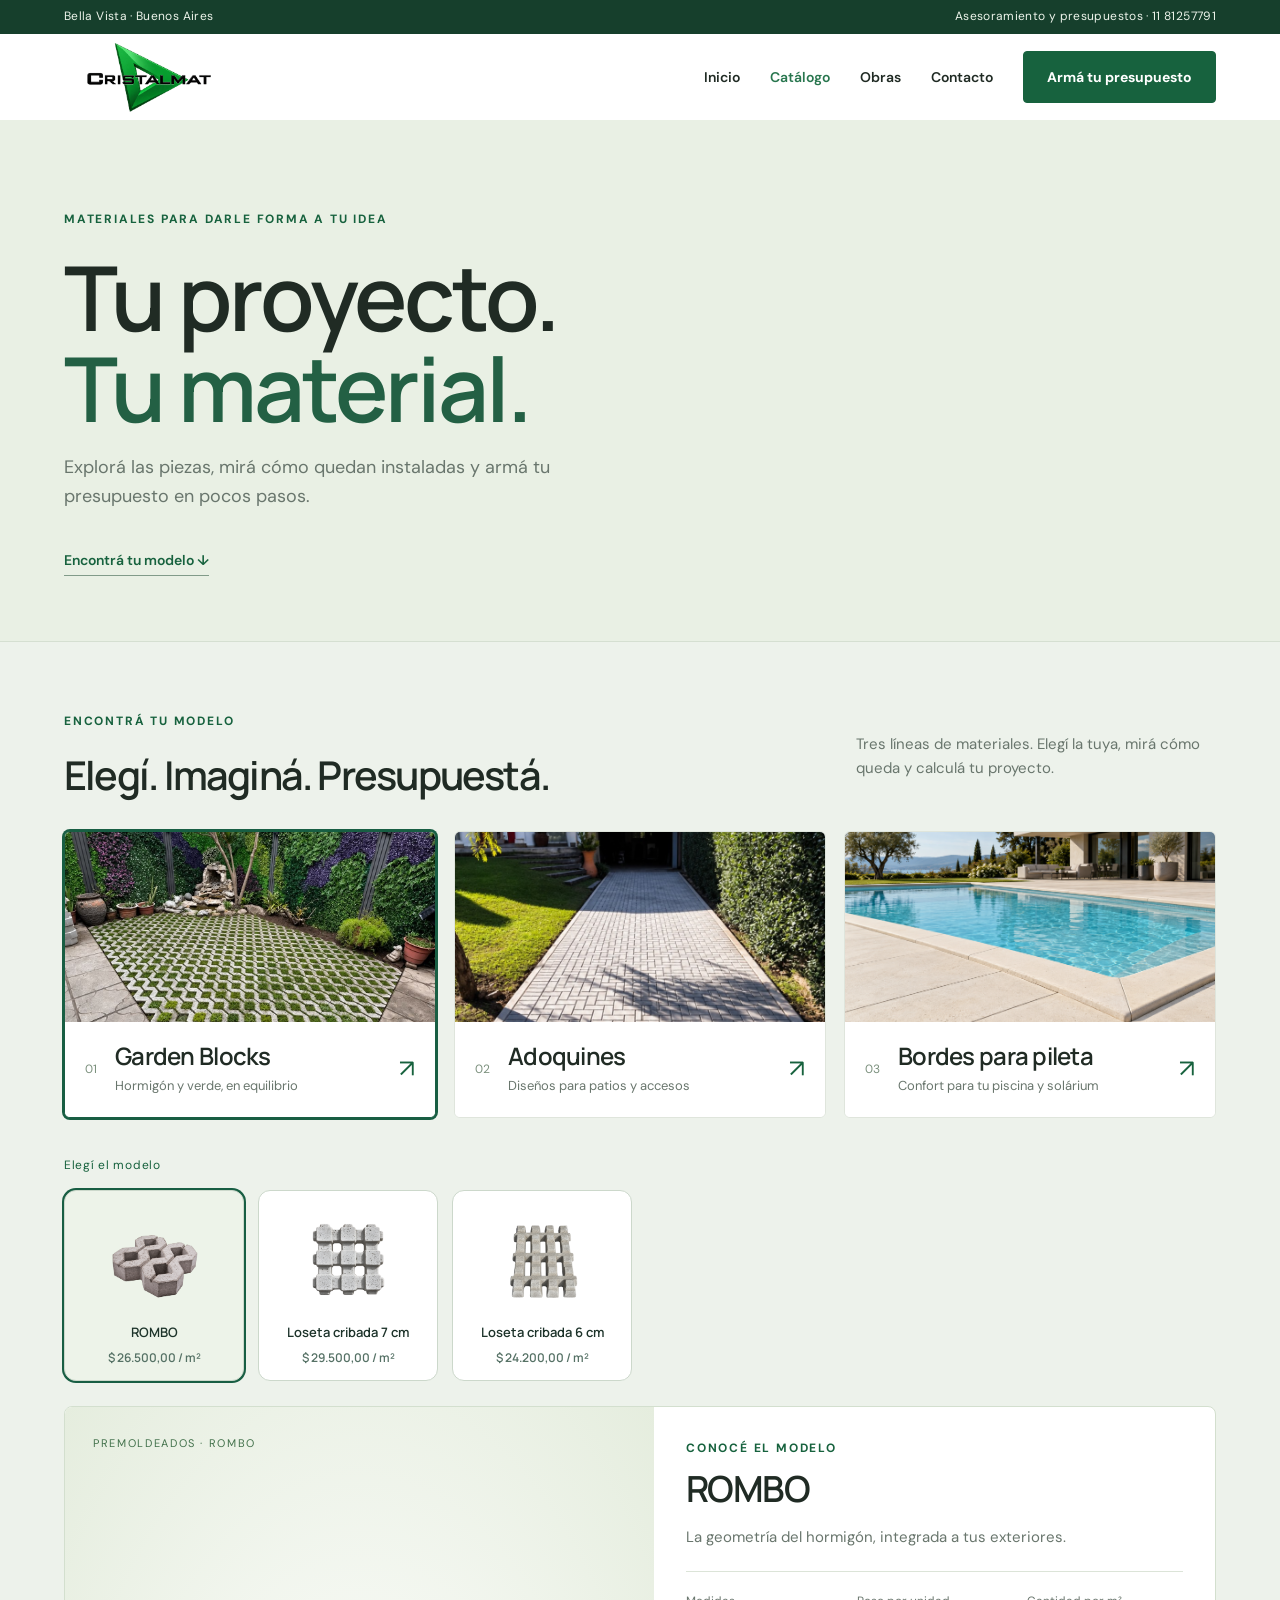
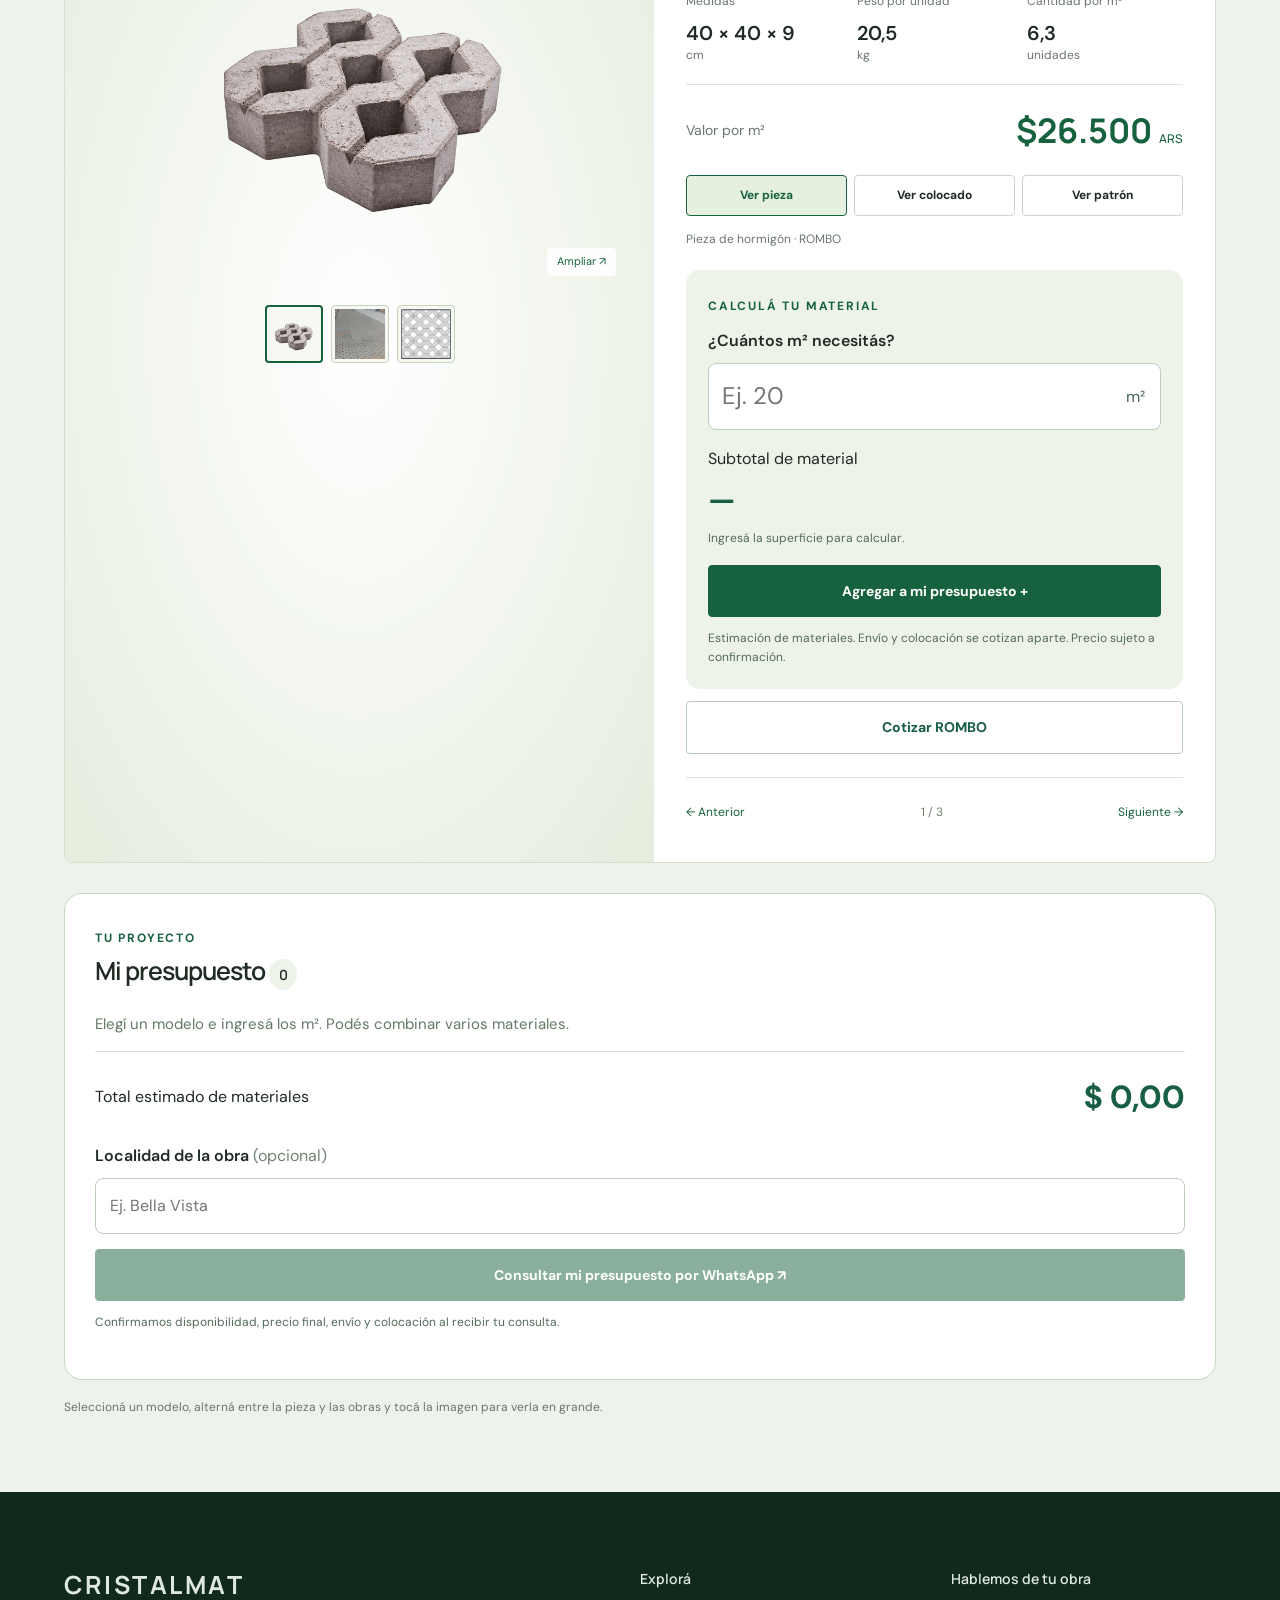
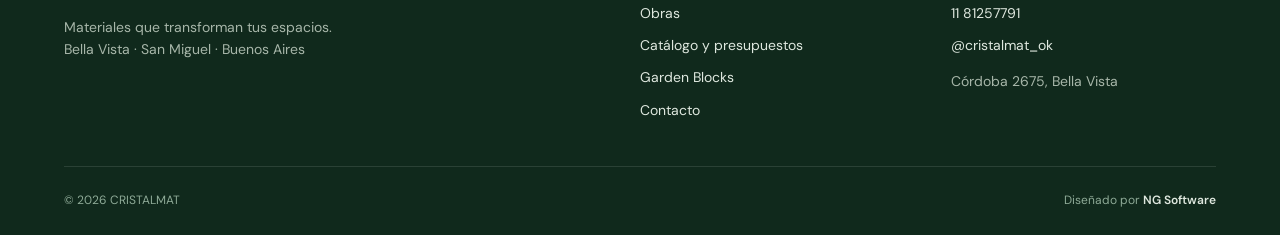
==== commit 594c2733: "Add files via upload" ====
--- a/catalogo.html
+++ b/catalogo.html
@@ -1 +1 @@
-<!DOCTYPE html><html lang="es-AR"><head><meta charset="UTF-8"><meta name="viewport" content="width=device-width, initial-scale=1"><title>Catálogo y presupuestador | CRISTALMAT</title><meta name="description" content="Explorá Garden Blocks, adoquines y bordes para pileta. Mirá modelos, obras y armá tu presupuesto de materiales."><meta name="theme-color" content="#174f39"><link rel="stylesheet" href="base.css"><link rel="stylesheet" href="design.css"><script src="app.js" defer></script></head><body class="cristalmat-design"><div class="topline"><div class="wrap"><span>Bella Vista · Buenos Aires</span><a href="https://wa.me/5491157467538">Asesoramiento y presupuestos · 11 5746-7538</a></div></div><header><a class="brand" href="index.html" aria-label="CRISTALMAT, inicio"><img src="assets/logo.png" alt="CRISTALMAT"></a><button class="menu-toggle" aria-expanded="false" aria-controls="menu">Menú</button><nav id="menu" aria-label="Principal"><a href="index.html">Inicio</a><a href="catalogo.html">Catálogo</a><a href="contacto.html">Contacto</a><a class="btn" href="catalogo.html#productos">Armá tu presupuesto</a></nav></header><main><section class="page-top catalog-top"><div class="wrap"><span class="eyebrow">MATERIALES PARA DARLE FORMA A TU IDEA</span><h1>Tu proyecto.<br><span>Tu material.</span></h1><p>Explorá las piezas, mirá cómo quedan instaladas y armá tu presupuesto en pocos pasos.</p><a class="text-link" href="#productos">Encontrá tu modelo ↓</a></div></section><section class="section catalog modelador" id="productos"><div class="wrap"><div class="heading-row"><div><div class="eyebrow">ENCONTRÁ TU MODELO</div><h2>Elegí. Imaginá. Presupuestá.</h2></div><p>Tres líneas de materiales. Elegí la tuya, mirá cómo queda y calculá tu proyecto.</p></div><div class="family-grid category-picker" role="group" aria-label="Líneas de materiales"><button class="family-card" type="button" data-category="garden" aria-pressed="true"><div class="family-image"><img src="assets/hero-mobile.png" alt="Garden Blocks" loading="lazy"></div><div class="family-caption"><span class="family-index">01</span><div><h3>Garden Blocks</h3><p>Hormigón y verde, en equilibrio</p></div><span class="family-plus" aria-hidden="true">↗</span></div></button><button class="family-card" type="button" data-category="adoquines" aria-pressed="false"><div class="family-image"><img src="assets/trabajo-nuevo-acceso.png" alt="Adoquines" loading="lazy"></div><div class="family-caption"><span class="family-index">02</span><div><h3>Adoquines</h3><p>Diseños para patios y accesos</p></div><span class="family-plus" aria-hidden="true">↗</span></div></button><button class="family-card" type="button" data-category="piscinas" aria-pressed="false"><div class="family-image"><img src="assets/servicio-pileta.png" alt="Bordes para pileta · Imagen ilustrativa" loading="lazy"></div><div class="family-caption"><span class="family-index">03</span><div><h3>Bordes para pileta</h3><p>Confort para tu piscina y solárium</p></div><span class="family-plus" aria-hidden="true">↗</span></div></button></div><div class="model-picker"><label for="model-select">Elegí el modelo</label><select id="model-select"><option value="0">ROMBO</option><option value="1">Cribada 7 cm</option><option value="2">Cribada 6 cm</option><option value="3">Holanda 8 cm</option><option value="4">Holanda 6 cm</option></select><div class="model-buttons" role="group" aria-label="Modelos disponibles"></div></div><div class="pool-consult" hidden><div><span class="eyebrow">BORDES PARA PILETA Y SOLÁRIUM</span><h3>El detalle que completa tu piscina.</h3><p>Consultanos por modelos, medidas y terminaciones atérmicas para tu proyecto.</p><a class="btn" href="https://wa.me/5491157467538?text=Hola%20CRISTALMAT%2C%20quiero%20consultar%20por%20bordes%20para%20pileta%20y%20solarium." target="_blank" rel="noopener">Consultar modelos y precios</a><small>Los modelos y precios de esta línea se cotizan con asesoramiento personalizado.</small></div><img src="assets/servicio-pileta.png" alt="Piscina con bordes atérmicos · Imagen ilustrativa"></div><article class="rombo-feature" id="modelo-rombo"><div class="rombo-visual"><span class="rombo-badge" id="model-badge">GARDEN BLOCK · ROMBO</span><button type="button" class="model-main-image" aria-label="Ampliar imagen del modelo ROMBO" aria-haspopup="dialog"><img class="rombo-cutout" id="model-image" src="assets/rombo-producto.png" alt="Modelo ROMBO" loading="lazy"><span class="zoom-hint">Ampliar ↗</span></button><div class="model-thumbs" role="group" aria-label="Imágenes del modelo"></div></div><div class="rombo-info"><div class="eyebrow">CONOCÉ EL MODELO</div><h3 id="model-name">ROMBO</h3><p class="rombo-intro" id="model-description">La geometría del hormigón, integrada a tus exteriores.</p><dl class="rombo-specs"><div><dt>Medidas</dt><dd><span id="model-measures">40 × 40 × 9</span><small>cm</small></dd></div><div><dt>Peso por unidad</dt><dd><span id="model-weight">20,5</span><small>kg</small></dd></div><div><dt>Cantidad por m²</dt><dd><span id="model-quantity">6,3</span><small>unidades</small></dd></div></dl><p class="reinforcement" id="model-reinforcement" hidden>Refuerzo interior · Hierro de 4,2 mm</p><div class="rombo-price"><span>Valor por m²</span><strong><span id="model-price">$26.500</span> <small>ARS</small></strong></div><div class="rombo-views" role="group" aria-label="Vista del modelo"><button type="button" class="btn outline" data-model-view="piece" aria-pressed="true">Ver pieza</button><button type="button" class="btn outline" data-model-view="works" aria-pressed="false">Ver colocado</button><button type="button" class="btn outline" data-model-view="pattern" aria-pressed="false">Ver patrón</button></div><p class="model-view-caption" id="model-caption" aria-live="polite">Pieza de hormigón · ROMBO</p><form class="quote-calculator" id="quote-form"><span class="eyebrow">CALCULÁ TU MATERIAL</span><label for="quote-area">¿Cuántos m² necesitás?</label><div class="area-field"><input id="quote-area" type="number" min="0.01" max="100000" step="0.01" inputmode="decimal" placeholder="Ej. 20" required><span>m²</span></div><div class="quote-estimate" aria-live="polite"><span>Subtotal de material</span><strong id="quote-subtotal">—</strong><small id="quote-units">Ingresá la superficie para calcular.</small></div><button class="btn" type="submit">Agregar a mi presupuesto +</button><p class="quote-note">Estimación de materiales. Envío y colocación se cotizan aparte. Precio sujeto a confirmación.</p></form><a class="btn rombo-quote" id="model-quote" href="https://wa.me/5491157467538?text=Hola%2C%20quiero%20cotizar%20el%20modelo%20ROMBO." target="_blank" rel="noopener">Cotizar modelo ROMBO</a><div class="model-navigation"><button type="button" id="model-prev" aria-label="Modelo anterior">← Anterior</button><span id="model-counter">1 / 5</span><button type="button" id="model-next" aria-label="Modelo siguiente">Siguiente →</button></div></div></article><aside class="quote-summary" aria-label="Mi presupuesto"><div class="summary-heading"><div><span class="eyebrow">TU PROYECTO</span><h3>Mi presupuesto <span id="quote-count">0</span></h3></div><button type="button" class="text-link" id="quote-clear" hidden>Vaciar</button></div><div id="quote-items"><p class="quote-empty">Elegí un modelo e ingresá los m². Podés combinar varios materiales.</p></div><div class="summary-total"><span>Total estimado de materiales</span><strong id="quote-total">$0</strong></div><label for="quote-locality">Localidad de la obra <span>(opcional)</span></label><input id="quote-locality" type="text" maxlength="100" autocomplete="address-level2" placeholder="Ej. Bella Vista"><a class="btn quote-send" id="quote-send" aria-disabled="true">Consultar mi presupuesto por WhatsApp ↗</a><p class="quote-note">Confirmamos disponibilidad, precio final, envío y colocación al recibir tu consulta.</p><p id="quote-status" role="status"></p></aside><p class="model-guide">Seleccioná un modelo, alterná entre la pieza y las obras y tocá la imagen para verla en grande.</p></div></section></main><footer><div class="wrap"><div class="footer-grid"><div><a class="footer-brand" href="index.html">CRISTALMAT</a><p>Materiales que transforman tus espacios.<br>Bella Vista · San Miguel · Buenos Aires</p></div><div><h3>Explorá</h3><a href="catalogo.html">Catálogo y presupuestos</a><a href="catalogo.html#productos">Garden Blocks</a><a href="contacto.html">Contacto</a></div><div><h3>Hablemos de tu obra</h3><a href="https://wa.me/5491157467538">11 5746-7538</a><a href="https://www.instagram.com/cristalmat_ok/" target="_blank" rel="noopener">@cristalmat_ok</a><p>Córdoba 2675, Bella Vista</p></div></div><div class="copyright"><span>© 2026 CRISTALMAT</span><span>Diseñado por <strong>NG Software</strong></span></div></div></footer></body></html>
+<!DOCTYPE html><html lang="es-AR"><head><meta charset="UTF-8"><meta name="viewport" content="width=device-width, initial-scale=1"><title>Catálogo y presupuestador | CRISTALMAT</title><meta name="description" content="Explorá Garden Blocks, adoquines y bordes para pileta. Mirá modelos, obras y armá tu presupuesto de materiales."><meta name="theme-color" content="#174f39"><link rel="stylesheet" href="base.css"><link rel="stylesheet" href="design.css"><script src="app.js" defer></script></head><body class="cristalmat-design"><div class="topline"><div class="wrap"><span>Bella Vista · Buenos Aires</span><a href="https://wa.me/5491181257791">Asesoramiento y presupuestos · 11 81257791</a></div></div><header><a class="brand" href="index.html" aria-label="CRISTALMAT, inicio"><img src="assets/logo.png" alt="CRISTALMAT"></a><button class="menu-toggle" aria-expanded="false" aria-controls="menu">Menú</button><nav id="menu" aria-label="Principal"><a href="index.html">Inicio</a><a href="catalogo.html">Catálogo</a><a href="obras.html">Obras</a><a href="contacto.html">Contacto</a><a class="btn" href="catalogo.html#productos">Armá tu presupuesto</a></nav></header><main><section class="page-top catalog-top"><div class="wrap"><span class="eyebrow">MATERIALES PARA DARLE FORMA A TU IDEA</span><h1>Tu proyecto.<br><span>Tu material.</span></h1><p>Explorá las piezas, mirá cómo quedan instaladas y armá tu presupuesto en pocos pasos.</p><a class="text-link" href="#productos">Encontrá tu modelo ↓</a></div></section><section class="section catalog modelador" id="productos"><div class="wrap"><div class="heading-row"><div><div class="eyebrow">ENCONTRÁ TU MODELO</div><h2>Elegí. Imaginá. Presupuestá.</h2></div><p>Tres líneas de materiales. Elegí la tuya, mirá cómo queda y calculá tu proyecto.</p></div><div class="family-grid category-picker" role="group" aria-label="Líneas de materiales"><button class="family-card" type="button" data-category="garden" aria-pressed="true"><div class="family-image"><img src="assets/hero-mobile.png" alt="Garden Blocks" loading="lazy"></div><div class="family-caption"><span class="family-index">01</span><div><h3>Garden Blocks</h3><p>Hormigón y verde, en equilibrio</p></div><span class="family-plus" aria-hidden="true">↗</span></div></button><button class="family-card" type="button" data-category="adoquines" aria-pressed="false"><div class="family-image"><img src="assets/trabajo-nuevo-acceso.png" alt="Adoquines" loading="lazy"></div><div class="family-caption"><span class="family-index">02</span><div><h3>Adoquines</h3><p>Diseños para patios y accesos</p></div><span class="family-plus" aria-hidden="true">↗</span></div></button><button class="family-card" type="button" data-category="piscinas" aria-pressed="false"><div class="family-image"><img src="assets/servicio-pileta.png" alt="Bordes para pileta · Imagen ilustrativa" loading="lazy"></div><div class="family-caption"><span class="family-index">03</span><div><h3>Bordes para pileta</h3><p>Confort para tu piscina y solárium</p></div><span class="family-plus" aria-hidden="true">↗</span></div></button></div><div class="model-picker"><label for="model-select">Elegí el modelo</label><select id="model-select"><option value="0">ROMBO</option><option value="1">Cribada 7 cm</option><option value="2">Cribada 6 cm</option><option value="3">Holanda 8 cm</option><option value="4">Holanda 6 cm</option></select><div class="model-buttons" role="group" aria-label="Modelos disponibles"></div></div><div class="pool-consult" hidden><div><span class="eyebrow">BORDES PARA PILETA Y SOLÁRIUM</span><h3>El detalle que completa tu piscina.</h3><p>Consultanos por modelos, medidas y terminaciones atérmicas para tu proyecto.</p><a class="btn" href="https://wa.me/5491181257791?text=Hola%20CRISTALMAT%2C%20quiero%20consultar%20por%20bordes%20para%20pileta%20y%20solarium." target="_blank" rel="noopener">Consultar modelos y precios</a><small>Los modelos y precios de esta línea se cotizan con asesoramiento personalizado.</small></div><img src="assets/servicio-pileta.png" alt="Piscina con bordes atérmicos · Imagen ilustrativa"></div><article class="rombo-feature" id="modelo-rombo"><div class="rombo-visual"><span class="rombo-badge" id="model-badge">GARDEN BLOCK · ROMBO</span><button type="button" class="model-main-image" aria-label="Ampliar imagen del modelo ROMBO" aria-haspopup="dialog"><img class="rombo-cutout" id="model-image" src="assets/rombo-producto.png" alt="Modelo ROMBO" loading="lazy"><span class="zoom-hint">Ampliar ↗</span></button><div class="model-thumbs" role="group" aria-label="Imágenes del modelo"></div></div><div class="rombo-info"><div class="eyebrow">CONOCÉ EL MODELO</div><h3 id="model-name">ROMBO</h3><p class="rombo-intro" id="model-description">La geometría del hormigón, integrada a tus exteriores.</p><dl class="rombo-specs"><div><dt>Medidas</dt><dd><span id="model-measures">40 × 40 × 9</span><small>cm</small></dd></div><div><dt>Peso por unidad</dt><dd><span id="model-weight">20,5</span><small>kg</small></dd></div><div><dt>Cantidad por m²</dt><dd><span id="model-quantity">6,3</span><small>unidades</small></dd></div><div id="pallet-spec" hidden><dt>Unidades por pallet</dt><dd id="model-pallet"></dd></div></dl><p class="reinforcement" id="model-reinforcement" hidden>Refuerzo interior · Hierro de 4,2 mm</p><div class="rombo-price"><span>Valor por m²</span><strong><span id="model-price">$26.500</span> <small>ARS</small></strong></div><div class="rombo-views" role="group" aria-label="Vista del modelo"><button type="button" class="btn outline" data-model-view="piece" aria-pressed="true">Ver pieza</button><button type="button" class="btn outline" data-model-view="works" aria-pressed="false">Ver colocado</button><button type="button" class="btn outline" data-model-view="pattern" aria-pressed="false">Ver patrón</button></div><p class="model-view-caption" id="model-caption" aria-live="polite">Pieza de hormigón · ROMBO</p><form class="quote-calculator" id="quote-form"><span class="eyebrow">CALCULÁ TU MATERIAL</span><label for="quote-area">¿Cuántos m² necesitás?</label><div class="area-field"><input id="quote-area" type="number" min="0.01" max="100000" step="0.01" inputmode="decimal" placeholder="Ej. 20" required><span>m²</span></div><div class="quote-estimate" aria-live="polite"><span>Subtotal de material</span><strong id="quote-subtotal">—</strong><small id="quote-units">Ingresá la superficie para calcular.</small></div><button class="btn" type="submit">Agregar a mi presupuesto +</button><p class="quote-note">Estimación de materiales. Envío y colocación se cotizan aparte. Precio sujeto a confirmación.</p></form><a class="btn rombo-quote" id="model-quote" href="https://wa.me/5491181257791?text=Hola%2C%20quiero%20cotizar%20el%20modelo%20ROMBO." target="_blank" rel="noopener">Cotizar modelo ROMBO</a><div class="model-navigation"><button type="button" id="model-prev" aria-label="Modelo anterior">← Anterior</button><span id="model-counter">1 / 5</span><button type="button" id="model-next" aria-label="Modelo siguiente">Siguiente →</button></div></div></article><aside class="quote-summary" aria-label="Mi presupuesto"><div class="summary-heading"><div><span class="eyebrow">TU PROYECTO</span><h3>Mi presupuesto <span id="quote-count">0</span></h3></div><button type="button" class="text-link" id="quote-clear" hidden>Vaciar</button></div><div id="quote-items"><p class="quote-empty">Elegí un modelo e ingresá los m². Podés combinar varios materiales.</p></div><div class="summary-total"><span>Total estimado de materiales</span><strong id="quote-total">$0</strong></div><label for="quote-locality">Localidad de la obra <span>(opcional)</span></label><input id="quote-locality" type="text" maxlength="100" autocomplete="address-level2" placeholder="Ej. Bella Vista"><a class="btn quote-send" id="quote-send" aria-disabled="true">Consultar mi presupuesto por WhatsApp ↗</a><p class="quote-note">Confirmamos disponibilidad, precio final, envío y colocación al recibir tu consulta.</p><p id="quote-status" role="status"></p></aside><p class="model-guide">Seleccioná un modelo, alterná entre la pieza y las obras y tocá la imagen para verla en grande.</p></div></section></main><footer><div class="wrap"><div class="footer-grid"><div><a class="footer-brand" href="index.html">CRISTALMAT</a><p>Materiales que transforman tus espacios.<br>Bella Vista · San Miguel · Buenos Aires</p></div><div><h3>Explorá</h3><a href="obras.html">Obras</a><a href="catalogo.html">Catálogo y presupuestos</a><a href="catalogo.html#productos">Garden Blocks</a><a href="contacto.html">Contacto</a></div><div><h3>Hablemos de tu obra</h3><a href="https://wa.me/5491181257791">11 81257791</a><a href="https://www.instagram.com/cristalmat_ok/" target="_blank" rel="noopener">@cristalmat_ok</a><p>Córdoba 2675, Bella Vista</p></div></div><div class="copyright"><span>© 2026 CRISTALMAT</span><span>Diseñado por <strong>NG Software</strong></span></div></div></footer></body></html>
--- a/design.css
+++ b/design.css
@@ -28,3 +28,47 @@
 
 .home-model-rows{margin-top:35px;background:#fafbf8;border:1px solid #d5dfd0;border-radius:16px;padding:0 28px}.home-model-row{padding:28px 0}.home-model-row+.home-model-row{border-top:1px solid #dce5d6}.model-row-heading{display:flex;gap:14px;align-items:center;margin-bottom:22px}.model-row-heading h3{font-size:25px;letter-spacing:-.035em;margin:0}.model-row-heading .text-link{margin-left:auto;font-size:13px}.model-row-pieces{display:flex;gap:18px;flex-wrap:wrap}.model-miniature{display:grid;justify-items:center;gap:15px;width:165px;padding:15px 12px;border:1px solid #e0e6db;border-radius:12px;background:#fff;transition:transform .25s,box-shadow .25s}.model-miniature img{width:100%;height:105px;object-fit:contain}.model-miniature span{font-size:13px;text-align:center;line-height:1.4}.model-miniature:hover{transform:translateY(-4px);box-shadow:0 10px 20px #174f3912}.model-miniature:focus-visible{outline:3px solid #407b4d;outline-offset:3px}.pool-model-note{font-size:14px;color:#66795e;margin:0}
 @media(max-width:650px){.home-model-rows{padding:0 18px}.home-model-row{padding:24px 0}.model-row-heading{flex-wrap:wrap;gap:9px;margin-bottom:18px}.model-row-heading h3{font-size:22px}.model-row-heading .text-link{margin-left:0;flex-basis:100%;font-size:12px}.model-row-pieces{gap:9px;flex-wrap:nowrap}.model-miniature{flex:1;min-width:0;padding:12px 5px;gap:9px}.model-miniature img{height:75px}.model-miniature span{font-size:11px}}
+
+/* Integrar las piezas sobre el fondo de las tarjetas y de la ficha. */
+img[src$="/FPI8-600x600.webp"],
+img[src$="/FPID8.webp"] { mix-blend-mode: multiply; }
+
+img[src$="platz-16x16.webp"], img[src$="platz-16x29.webp"] { mix-blend-mode: multiply; }
+
+.modelador .rombo-feature { scroll-margin-top: clamp(16px, 3vh, 32px); }
+
+.material-story{padding:clamp(32px,5vw,72px) 0;background:#f4f6ef;color:#172c23}
+.material-story + .material-story{background:#fff}
+.material-story-grid{display:grid;grid-template-columns:1fr 1fr;align-items:start;gap:clamp(24px,5vw,78px)}
+.material-story figure{position:relative;isolation:isolate;margin:0;overflow:hidden;border-radius:12px;background:#233c30}
+.material-story figure img{display:block;width:100%;aspect-ratio:5/4;object-fit:cover}
+.material-story figcaption{position:relative;padding:18px 24px;color:white;background:#174f39}
+.material-story figcaption strong{font-size:1.2rem}.material-story figcaption p{margin:8px 0 0;color:#ecf2eb;line-height:1.5}
+.material-story-copy h2{font-size:clamp(1.8rem,3.2vw,3rem);line-height:1.04;margin:12px 0 20px;text-wrap:balance}
+.material-story-copy>p{line-height:1.65;max-width:65ch}
+.material-story details{border-block:1px solid #bccbbb;margin:22px 0}
+.material-story summary{display:flex;align-items:center;justify-content:space-between;gap:1rem;padding:15px 0;cursor:pointer;font-weight:700;color:#174f39;list-style:none}
+.material-story summary::-webkit-details-marker{display:none}.material-story summary::after{content:'+';font-size:1.4em}.material-story details[open] summary::after{content:'−'}
+.material-story dl{margin:0 0 16px}.material-story dl div{padding:9px 0}.material-story dt{font-weight:700}.material-story dd{margin:3px 0 0;line-height:1.5}
+@media(min-width:801px){.material-story + .material-story figure{grid-column:2;grid-row:1}.material-story + .material-story .material-story-copy{grid-column:1;grid-row:1}}
+@media(max-width:800px){.material-story-grid{grid-template-columns:1fr}.material-story figure img{aspect-ratio:16/9}.material-story figcaption{padding:14px 18px}}
+
+.carousel { touch-action: pan-y pinch-zoom; user-select: none; }
+.carousel .carousel-track { animation: none; }
+.carousel, .carousel .photo-trigger, .carousel img { cursor: grab !important; }
+.carousel.dragging, .carousel.dragging * { cursor: grabbing !important; }
+
+.hero-triptych{--cut:clamp(10px,3.4vw,70px)}
+.hero-triptych img{position:absolute;top:0;height:100%;object-fit:cover;display:block}
+.hero-triptych img:nth-child(1){left:0;width:calc(33.333% + var(--cut));clip-path:polygon(0 0,100% 0,calc(100% - var(--cut) * 2) 100%,0 100%)}
+.hero-triptych img:nth-child(2){left:calc(33.333% - var(--cut));width:calc(33.334% + var(--cut) * 2);clip-path:polygon(calc(var(--cut) * 2) 0,100% 0,calc(100% - var(--cut) * 2) 100%,0 100%)}
+.hero-triptych img:nth-child(3){right:0;width:calc(33.333% + var(--cut));clip-path:polygon(calc(var(--cut) * 2) 0,100% 0,100% 100%,0 100%)}
+.obra-hero{position:relative;isolation:isolate;display:grid;align-items:end;min-height:clamp(330px,47vw,600px);overflow:hidden;color:white;background:#163528}
+.obra-hero>img,.obra-hero::after{position:absolute;inset:0;width:100%;height:100%;z-index:-1}
+.obra-hero>img{object-fit:cover;object-position:center 55%}.obra-hero::after{content:"";background:linear-gradient(0deg,rgba(10,28,21,.9),transparent 80%)}
+.obra-hero .wrap{padding-block:clamp(28px,5vw,72px)}.obra-hero h1{font-size:clamp(3.7rem,9vw,8rem);line-height:.95;letter-spacing:-.055em;margin:0;color:white}.obra-hero p{max-width:42ch;color:white;font-size:1.2rem}
+.obra-grid{display:grid;grid-template-columns:repeat(2,minmax(0,1fr));gap:clamp(32px,5vw,72px) clamp(18px,3vw,46px);padding-block:clamp(36px,6vw,88px)}
+.obra-card{margin:0;min-width:0}.obra-image{display:block;width:100%;padding:0;border:0;border-radius:8px;overflow:hidden;cursor:zoom-in;background:#e8eee6}.obra-image img{width:100%;aspect-ratio:3/2;object-fit:cover;display:block}
+.obra-card figcaption{padding-top:16px}.obra-card h2{font-size:clamp(1.55rem,3vw,2.5rem);line-height:1.12;margin:0}.obra-card p{margin:8px 0 0;max-width:55ch;line-height:1.55}
+@media(max-width:700px){.obra-grid{grid-template-columns:minmax(0,1fr)}}
+@media(hover:hover) and (prefers-reduced-motion:no-preference){.obra-image img{transition:transform .55s ease}.obra-image:hover img,.obra-image:focus-visible img{transform:scale(1.045)}}
